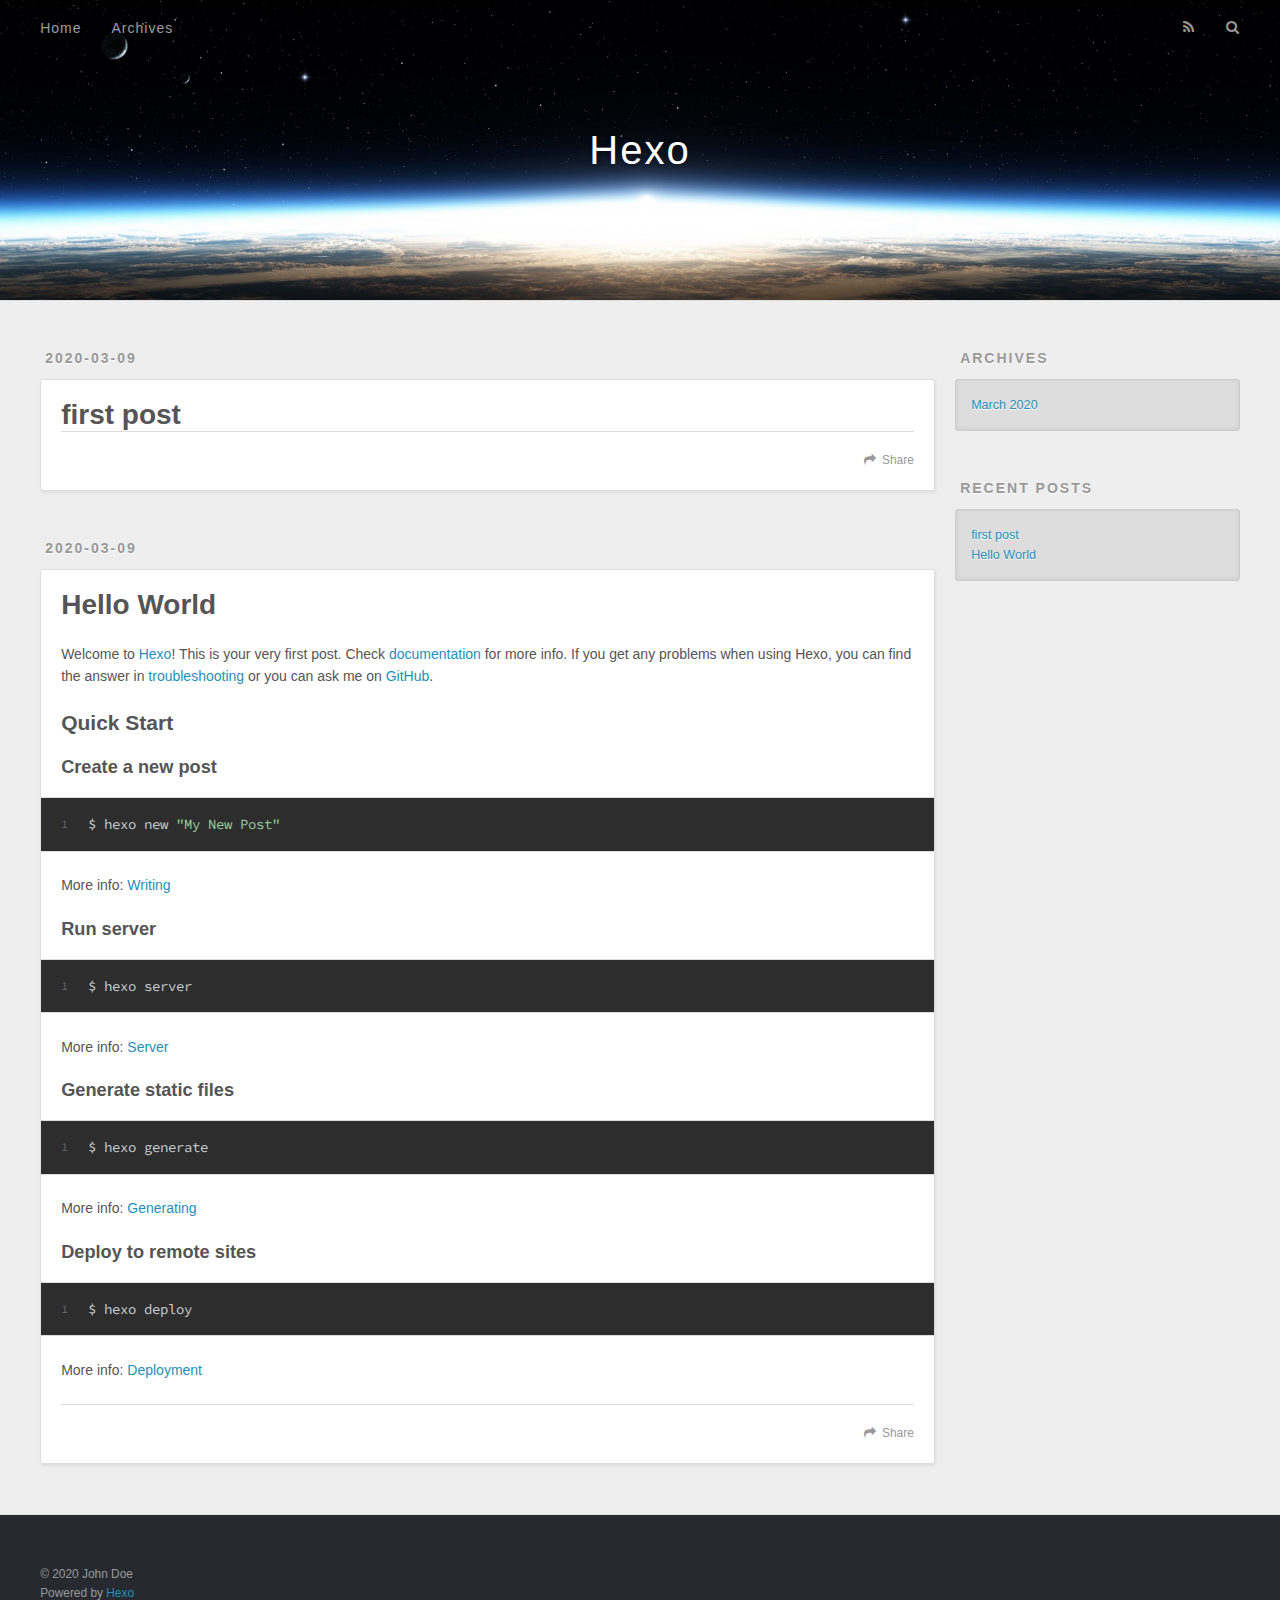
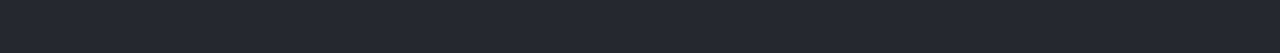
==== index.html @ 83b237a1 "Site updated: 2020-03-09 18:05:11" ====
<!DOCTYPE html>
<html>
<head>
  <meta charset="utf-8">
  

  
  <title>Hexo</title>
  <meta name="viewport" content="width=device-width, initial-scale=1, maximum-scale=1">
  <meta property="og:type" content="website">
<meta property="og:title" content="Hexo">
<meta property="og:url" content="http://yoursite.com/index.html">
<meta property="og:site_name" content="Hexo">
<meta property="og:locale" content="en_US">
<meta property="article:author" content="John Doe">
<meta name="twitter:card" content="summary">
  
    <link rel="alternate" href="/atom.xml" title="Hexo" type="application/atom+xml">
  
  
    <link rel="icon" href="/favicon.png">
  
  
    <link href="//fonts.googleapis.com/css?family=Source+Code+Pro" rel="stylesheet" type="text/css">
  
  
<link rel="stylesheet" href="/css/style.css">

<meta name="generator" content="Hexo 4.2.0"></head>

<body>
  <div id="container">
    <div id="wrap">
      <header id="header">
  <div id="banner"></div>
  <div id="header-outer" class="outer">
    <div id="header-title" class="inner">
      <h1 id="logo-wrap">
        <a href="/" id="logo">Hexo</a>
      </h1>
      
    </div>
    <div id="header-inner" class="inner">
      <nav id="main-nav">
        <a id="main-nav-toggle" class="nav-icon"></a>
        
          <a class="main-nav-link" href="/">Home</a>
        
          <a class="main-nav-link" href="/archives">Archives</a>
        
      </nav>
      <nav id="sub-nav">
        
          <a id="nav-rss-link" class="nav-icon" href="/atom.xml" title="RSS Feed"></a>
        
        <a id="nav-search-btn" class="nav-icon" title="Search"></a>
      </nav>
      <div id="search-form-wrap">
        <form action="//google.com/search" method="get" accept-charset="UTF-8" class="search-form"><input type="search" name="q" class="search-form-input" placeholder="Search"><button type="submit" class="search-form-submit">&#xF002;</button><input type="hidden" name="sitesearch" value="http://yoursite.com"></form>
      </div>
    </div>
  </div>
</header>
      <div class="outer">
        <section id="main">
  
    <article id="post-first-post" class="article article-type-post" itemscope itemprop="blogPost">
  <div class="article-meta">
    <a href="/2020/03/09/first-post/" class="article-date">
  <time datetime="2020-03-09T09:59:25.000Z" itemprop="datePublished">2020-03-09</time>
</a>
    
  </div>
  <div class="article-inner">
    
    
      <header class="article-header">
        
  
    <h1 itemprop="name">
      <a class="article-title" href="/2020/03/09/first-post/">first post</a>
    </h1>
  

      </header>
    
    <div class="article-entry" itemprop="articleBody">
      
        
      
    </div>
    <footer class="article-footer">
      <a data-url="http://yoursite.com/2020/03/09/first-post/" data-id="ck7kapcal0000hs6l4pkk3f4q" class="article-share-link">Share</a>
      
      
    </footer>
  </div>
  
</article>


  
    <article id="post-hello-world" class="article article-type-post" itemscope itemprop="blogPost">
  <div class="article-meta">
    <a href="/2020/03/09/hello-world/" class="article-date">
  <time datetime="2020-03-09T09:56:48.346Z" itemprop="datePublished">2020-03-09</time>
</a>
    
  </div>
  <div class="article-inner">
    
    
      <header class="article-header">
        
  
    <h1 itemprop="name">
      <a class="article-title" href="/2020/03/09/hello-world/">Hello World</a>
    </h1>
  

      </header>
    
    <div class="article-entry" itemprop="articleBody">
      
        <p>Welcome to <a href="https://hexo.io/" target="_blank" rel="noopener">Hexo</a>! This is your very first post. Check <a href="https://hexo.io/docs/" target="_blank" rel="noopener">documentation</a> for more info. If you get any problems when using Hexo, you can find the answer in <a href="https://hexo.io/docs/troubleshooting.html" target="_blank" rel="noopener">troubleshooting</a> or you can ask me on <a href="https://github.com/hexojs/hexo/issues" target="_blank" rel="noopener">GitHub</a>.</p>
<h2 id="Quick-Start"><a href="#Quick-Start" class="headerlink" title="Quick Start"></a>Quick Start</h2><h3 id="Create-a-new-post"><a href="#Create-a-new-post" class="headerlink" title="Create a new post"></a>Create a new post</h3><figure class="highlight bash"><table><tr><td class="gutter"><pre><span class="line">1</span><br></pre></td><td class="code"><pre><span class="line">$ hexo new <span class="string">"My New Post"</span></span><br></pre></td></tr></table></figure>

<p>More info: <a href="https://hexo.io/docs/writing.html" target="_blank" rel="noopener">Writing</a></p>
<h3 id="Run-server"><a href="#Run-server" class="headerlink" title="Run server"></a>Run server</h3><figure class="highlight bash"><table><tr><td class="gutter"><pre><span class="line">1</span><br></pre></td><td class="code"><pre><span class="line">$ hexo server</span><br></pre></td></tr></table></figure>

<p>More info: <a href="https://hexo.io/docs/server.html" target="_blank" rel="noopener">Server</a></p>
<h3 id="Generate-static-files"><a href="#Generate-static-files" class="headerlink" title="Generate static files"></a>Generate static files</h3><figure class="highlight bash"><table><tr><td class="gutter"><pre><span class="line">1</span><br></pre></td><td class="code"><pre><span class="line">$ hexo generate</span><br></pre></td></tr></table></figure>

<p>More info: <a href="https://hexo.io/docs/generating.html" target="_blank" rel="noopener">Generating</a></p>
<h3 id="Deploy-to-remote-sites"><a href="#Deploy-to-remote-sites" class="headerlink" title="Deploy to remote sites"></a>Deploy to remote sites</h3><figure class="highlight bash"><table><tr><td class="gutter"><pre><span class="line">1</span><br></pre></td><td class="code"><pre><span class="line">$ hexo deploy</span><br></pre></td></tr></table></figure>

<p>More info: <a href="https://hexo.io/docs/one-command-deployment.html" target="_blank" rel="noopener">Deployment</a></p>

      
    </div>
    <footer class="article-footer">
      <a data-url="http://yoursite.com/2020/03/09/hello-world/" data-id="ck7kalsel0000h06l3vro6ew5" class="article-share-link">Share</a>
      
      
    </footer>
  </div>
  
</article>


  


</section>
        
          <aside id="sidebar">
  
    

  
    

  
    
  
    
  <div class="widget-wrap">
    <h3 class="widget-title">Archives</h3>
    <div class="widget">
      <ul class="archive-list"><li class="archive-list-item"><a class="archive-list-link" href="/archives/2020/03/">March 2020</a></li></ul>
    </div>
  </div>


  
    
  <div class="widget-wrap">
    <h3 class="widget-title">Recent Posts</h3>
    <div class="widget">
      <ul>
        
          <li>
            <a href="/2020/03/09/first-post/">first post</a>
          </li>
        
          <li>
            <a href="/2020/03/09/hello-world/">Hello World</a>
          </li>
        
      </ul>
    </div>
  </div>

  
</aside>
        
      </div>
      <footer id="footer">
  
  <div class="outer">
    <div id="footer-info" class="inner">
      &copy; 2020 John Doe<br>
      Powered by <a href="http://hexo.io/" target="_blank">Hexo</a>
    </div>
  </div>
</footer>
    </div>
    <nav id="mobile-nav">
  
    <a href="/" class="mobile-nav-link">Home</a>
  
    <a href="/archives" class="mobile-nav-link">Archives</a>
  
</nav>
    

<script src="//ajax.googleapis.com/ajax/libs/jquery/2.0.3/jquery.min.js"></script>


  
<link rel="stylesheet" href="/fancybox/jquery.fancybox.css">

  
<script src="/fancybox/jquery.fancybox.pack.js"></script>




<script src="/js/script.js"></script>




  </div>
</body>
</html>
---- css/style.css ----
body {
  width: 100%;
}
body:before,
body:after {
  content: "";
  display: table;
}
body:after {
  clear: both;
}
html,
body,
div,
span,
applet,
object,
iframe,
h1,
h2,
h3,
h4,
h5,
h6,
p,
blockquote,
pre,
a,
abbr,
acronym,
address,
big,
cite,
code,
del,
dfn,
em,
img,
ins,
kbd,
q,
s,
samp,
small,
strike,
strong,
sub,
sup,
tt,
var,
dl,
dt,
dd,
ol,
ul,
li,
fieldset,
form,
label,
legend,
table,
caption,
tbody,
tfoot,
thead,
tr,
th,
td {
  margin: 0;
  padding: 0;
  border: 0;
  outline: 0;
  font-weight: inherit;
  font-style: inherit;
  font-family: inherit;
  font-size: 100%;
  vertical-align: baseline;
}
body {
  line-height: 1;
  color: #000;
  background: #fff;
}
ol,
ul {
  list-style: none;
}
table {
  border-collapse: separate;
  border-spacing: 0;
  vertical-align: middle;
}
caption,
th,
td {
  text-align: left;
  font-weight: normal;
  vertical-align: middle;
}
a img {
  border: none;
}
input,
button {
  margin: 0;
  padding: 0;
}
input::-moz-focus-inner,
button::-moz-focus-inner {
  border: 0;
  padding: 0;
}
@font-face {
  font-family: FontAwesome;
  font-style: normal;
  font-weight: normal;
  src: url("fonts/fontawesome-webfont.eot?v=#4.0.3");
  src: url("fonts/fontawesome-webfont.eot?#iefix&v=#4.0.3") format("embedded-opentype"), url("fonts/fontawesome-webfont.woff?v=#4.0.3") format("woff"), url("fonts/fontawesome-webfont.ttf?v=#4.0.3") format("truetype"), url("fonts/fontawesome-webfont.svg#fontawesomeregular?v=#4.0.3") format("svg");
}
html,
body,
#container {
  height: 100%;
}
body {
  background: #eee;
  font: 14px -apple-system, BlinkMacSystemFont, "Segoe UI", "Roboto", "Oxygen", "Ubuntu", "Cantarell", "Fira Sans", "Droid Sans", "Helvetica Neue", sans-serif;
  -webkit-text-size-adjust: 100%;
}
.outer {
  max-width: 1220px;
  margin: 0 auto;
  padding: 0 20px;
}
.outer:before,
.outer:after {
  content: "";
  display: table;
}
.outer:after {
  clear: both;
}
.inner {
  display: inline;
  float: left;
  width: 98.33333333333333%;
  margin: 0 0.833333333333333%;
}
.left,
.alignleft {
  float: left;
}
.right,
.alignright {
  float: right;
}
.clear {
  clear: both;
}
#container {
  position: relative;
}
.mobile-nav-on {
  overflow: hidden;
}
#wrap {
  height: 100%;
  width: 100%;
  position: absolute;
  top: 0;
  left: 0;
  -webkit-transition: 0.2s ease-out;
  -moz-transition: 0.2s ease-out;
  -ms-transition: 0.2s ease-out;
  transition: 0.2s ease-out;
  z-index: 1;
  background: #eee;
}
.mobile-nav-on #wrap {
  left: 280px;
}
@media screen and (min-width: 768px) {
  #main {
    display: inline;
    float: left;
    width: 73.33333333333333%;
    margin: 0 0.833333333333333%;
  }
}
.article-date,
.article-category-link,
.archive-year,
.widget-title {
  text-decoration: none;
  text-transform: uppercase;
  letter-spacing: 2px;
  color: #999;
  margin-bottom: 1em;
  margin-left: 5px;
  line-height: 1em;
  text-shadow: 0 1px #fff;
  font-weight: bold;
}
.article-inner,
.archive-article-inner {
  background: #fff;
  -webkit-box-shadow: 1px 2px 3px #ddd;
  box-shadow: 1px 2px 3px #ddd;
  border: 1px solid #ddd;
  border-radius: 3px;
}
.article-entry h1,
.widget h1 {
  font-size: 2em;
}
.article-entry h2,
.widget h2 {
  font-size: 1.5em;
}
.article-entry h3,
.widget h3 {
  font-size: 1.3em;
}
.article-entry h4,
.widget h4 {
  font-size: 1.2em;
}
.article-entry h5,
.widget h5 {
  font-size: 1em;
}
.article-entry h6,
.widget h6 {
  font-size: 1em;
  color: #999;
}
.article-entry hr,
.widget hr {
  border: 1px dashed #ddd;
}
.article-entry strong,
.widget strong {
  font-weight: bold;
}
.article-entry em,
.widget em,
.article-entry cite,
.widget cite {
  font-style: italic;
}
.article-entry sup,
.widget sup,
.article-entry sub,
.widget sub {
  font-size: 0.75em;
  line-height: 0;
  position: relative;
  vertical-align: baseline;
}
.article-entry sup,
.widget sup {
  top: -0.5em;
}
.article-entry sub,
.widget sub {
  bottom: -0.2em;
}
.article-entry small,
.widget small {
  font-size: 0.85em;
}
.article-entry acronym,
.widget acronym,
.article-entry abbr,
.widget abbr {
  border-bottom: 1px dotted;
}
.article-entry ul,
.widget ul,
.article-entry ol,
.widget ol,
.article-entry dl,
.widget dl {
  margin: 0 20px;
  line-height: 1.6em;
}
.article-entry ul ul,
.widget ul ul,
.article-entry ol ul,
.widget ol ul,
.article-entry ul ol,
.widget ul ol,
.article-entry ol ol,
.widget ol ol {
  margin-top: 0;
  margin-bottom: 0;
}
.article-entry ul,
.widget ul {
  list-style: disc;
}
.article-entry ol,
.widget ol {
  list-style: decimal;
}
.article-entry dt,
.widget dt {
  font-weight: bold;
}
#header {
  height: 300px;
  position: relative;
  border-bottom: 1px solid #ddd;
}
#header:before,
#header:after {
  content: "";
  position: absolute;
  left: 0;
  right: 0;
  height: 40px;
}
#header:before {
  top: 0;
  background: -webkit-linear-gradient(rgba(0,0,0,0.2), transparent);
  background: -moz-linear-gradient(rgba(0,0,0,0.2), transparent);
  background: -ms-linear-gradient(rgba(0,0,0,0.2), transparent);
  background: linear-gradient(rgba(0,0,0,0.2), transparent);
}
#header:after {
  bottom: 0;
  background: -webkit-linear-gradient(transparent, rgba(0,0,0,0.2));
  background: -moz-linear-gradient(transparent, rgba(0,0,0,0.2));
  background: -ms-linear-gradient(transparent, rgba(0,0,0,0.2));
  background: linear-gradient(transparent, rgba(0,0,0,0.2));
}
#header-outer {
  height: 100%;
  position: relative;
}
#header-inner {
  position: relative;
  overflow: hidden;
}
#banner {
  position: absolute;
  top: 0;
  left: 0;
  width: 100%;
  height: 100%;
  background: url("images/banner.jpg") center #000;
  -webkit-background-size: cover;
  -moz-background-size: cover;
  background-size: cover;
  z-index: -1;
}
#header-title {
  text-align: center;
  height: 40px;
  position: absolute;
  top: 50%;
  left: 0;
  margin-top: -20px;
}
#logo,
#subtitle {
  text-decoration: none;
  color: #fff;
  font-weight: 300;
  text-shadow: 0 1px 4px rgba(0,0,0,0.3);
}
#logo {
  font-size: 40px;
  line-height: 40px;
  letter-spacing: 2px;
}
#subtitle {
  font-size: 16px;
  line-height: 16px;
  letter-spacing: 1px;
}
#subtitle-wrap {
  margin-top: 16px;
}
#main-nav {
  float: left;
  margin-left: -15px;
}
.nav-icon,
.main-nav-link {
  float: left;
  color: #fff;
  opacity: 0.6;
  text-decoration: none;
  text-shadow: 0 1px rgba(0,0,0,0.2);
  -webkit-transition: opacity 0.2s;
  -moz-transition: opacity 0.2s;
  -ms-transition: opacity 0.2s;
  transition: opacity 0.2s;
  display: block;
  padding: 20px 15px;
}
.nav-icon:hover,
.main-nav-link:hover {
  opacity: 1;
}
.nav-icon {
  font-family: FontAwesome;
  text-align: center;
  font-size: 14px;
  width: 14px;
  height: 14px;
  padding: 20px 15px;
  position: relative;
  cursor: pointer;
}
.main-nav-link {
  font-weight: 300;
  letter-spacing: 1px;
}
@media screen and (max-width: 479px) {
  .main-nav-link {
    display: none;
  }
}
#main-nav-toggle {
  display: none;
}
#main-nav-toggle:before {
  content: "\f0c9";
}
@media screen and (max-width: 479px) {
  #main-nav-toggle {
    display: block;
  }
}
#sub-nav {
  float: right;
  margin-right: -15px;
}
#nav-rss-link:before {
  content: "\f09e";
}
#nav-search-btn:before {
  content: "\f002";
}
#search-form-wrap {
  position: absolute;
  top: 15px;
  width: 150px;
  height: 30px;
  right: -150px;
  opacity: 0;
  -webkit-transition: 0.2s ease-out;
  -moz-transition: 0.2s ease-out;
  -ms-transition: 0.2s ease-out;
  transition: 0.2s ease-out;
}
#search-form-wrap.on {
  opacity: 1;
  right: 0;
}
@media screen and (max-width: 479px) {
  #search-form-wrap {
    width: 100%;
    right: -100%;
  }
}
.search-form {
  position: absolute;
  top: 0;
  left: 0;
  right: 0;
  background: #fff;
  padding: 5px 15px;
  border-radius: 15px;
  -webkit-box-shadow: 0 0 10px rgba(0,0,0,0.3);
  box-shadow: 0 0 10px rgba(0,0,0,0.3);
}
.search-form-input {
  border: none;
  background: none;
  color: #555;
  width: 100%;
  font: 13px -apple-system, BlinkMacSystemFont, "Segoe UI", "Roboto", "Oxygen", "Ubuntu", "Cantarell", "Fira Sans", "Droid Sans", "Helvetica Neue", sans-serif;
  outline: none;
}
.search-form-input::-webkit-search-results-decoration,
.search-form-input::-webkit-search-cancel-button {
  -webkit-appearance: none;
}
.search-form-submit {
  position: absolute;
  top: 50%;
  right: 10px;
  margin-top: -7px;
  font: 13px FontAwesome;
  border: none;
  background: none;
  color: #bbb;
  cursor: pointer;
}
.search-form-submit:hover,
.search-form-submit:focus {
  color: #777;
}
.article {
  margin: 50px 0;
}
.article-inner {
  overflow: hidden;
}
.article-meta:before,
.article-meta:after {
  content: "";
  display: table;
}
.article-meta:after {
  clear: both;
}
.article-date {
  float: left;
}
.article-category {
  float: left;
  line-height: 1em;
  color: #ccc;
  text-shadow: 0 1px #fff;
  margin-left: 8px;
}
.article-category:before {
  content: "\2022";
}
.article-category-link {
  margin: 0 12px 1em;
}
.article-header {
  padding: 20px 20px 0;
}
.article-title {
  text-decoration: none;
  font-size: 2em;
  font-weight: bold;
  color: #555;
  line-height: 1.1em;
  -webkit-transition: color 0.2s;
  -moz-transition: color 0.2s;
  -ms-transition: color 0.2s;
  transition: color 0.2s;
}
a.article-title:hover {
  color: #258fb8;
}
.article-entry {
  color: #555;
  padding: 0 20px;
}
.article-entry:before,
.article-entry:after {
  content: "";
  display: table;
}
.article-entry:after {
  clear: both;
}
.article-entry p,
.article-entry table {
  line-height: 1.6em;
  margin: 1.6em 0;
}
.article-entry h1,
.article-entry h2,
.article-entry h3,
.article-entry h4,
.article-entry h5,
.article-entry h6 {
  font-weight: bold;
}
.article-entry h1,
.article-entry h2,
.article-entry h3,
.article-entry h4,
.article-entry h5,
.article-entry h6 {
  line-height: 1.1em;
  margin: 1.1em 0;
}
.article-entry a {
  color: #258fb8;
  text-decoration: none;
}
.article-entry a:hover {
  text-decoration: underline;
}
.article-entry ul,
.article-entry ol,
.article-entry dl {
  margin-top: 1.6em;
  margin-bottom: 1.6em;
}
.article-entry img,
.article-entry video {
  max-width: 100%;
  height: auto;
  display: block;
  margin: auto;
}
.article-entry iframe {
  border: none;
}
.article-entry table {
  width: 100%;
  border-collapse: collapse;
  border-spacing: 0;
}
.article-entry th {
  font-weight: bold;
  border-bottom: 3px solid #ddd;
  padding-bottom: 0.5em;
}
.article-entry td {
  border-bottom: 1px solid #ddd;
  padding: 10px 0;
}
.article-entry blockquote {
  font-family: Georgia, "Times New Roman", serif;
  font-size: 1.4em;
  margin: 1.6em 20px;
  text-align: center;
}
.article-entry blockquote footer {
  font-size: 14px;
  margin: 1.6em 0;
  font-family: -apple-system, BlinkMacSystemFont, "Segoe UI", "Roboto", "Oxygen", "Ubuntu", "Cantarell", "Fira Sans", "Droid Sans", "Helvetica Neue", sans-serif;
}
.article-entry blockquote footer cite:before {
  content: "—";
  padding: 0 0.5em;
}
.article-entry .pullquote {
  text-align: left;
  width: 45%;
  margin: 0;
}
.article-entry .pullquote.left {
  margin-left: 0.5em;
  margin-right: 1em;
}
.article-entry .pullquote.right {
  margin-right: 0.5em;
  margin-left: 1em;
}
.article-entry .caption {
  color: #999;
  display: block;
  font-size: 0.9em;
  margin-top: 0.5em;
  position: relative;
  text-align: center;
}
.article-entry .video-container {
  position: relative;
  padding-top: 56.25%;
  height: 0;
  overflow: hidden;
}
.article-entry .video-container iframe,
.article-entry .video-container object,
.article-entry .video-container embed {
  position: absolute;
  top: 0;
  left: 0;
  width: 100%;
  height: 100%;
  margin-top: 0;
}
.article-more-link a {
  display: inline-block;
  line-height: 1em;
  padding: 6px 15px;
  border-radius: 15px;
  background: #eee;
  color: #999;
  text-shadow: 0 1px #fff;
  text-decoration: none;
}
.article-more-link a:hover {
  background: #258fb8;
  color: #fff;
  text-decoration: none;
  text-shadow: 0 1px #1e7293;
}
.article-footer {
  font-size: 0.85em;
  line-height: 1.6em;
  border-top: 1px solid #ddd;
  padding-top: 1.6em;
  margin: 0 20px 20px;
}
.article-footer:before,
.article-footer:after {
  content: "";
  display: table;
}
.article-footer:after {
  clear: both;
}
.article-footer a {
  color: #999;
  text-decoration: none;
}
.article-footer a:hover {
  color: #555;
}
.article-tag-list-item {
  float: left;
  margin-right: 10px;
}
.article-tag-list-link:before {
  content: "#";
}
.article-comment-link {
  float: right;
}
.article-comment-link:before {
  content: "\f075";
  font-family: FontAwesome;
  padding-right: 8px;
}
.article-share-link {
  cursor: pointer;
  float: right;
  margin-left: 20px;
}
.article-share-link:before {
  content: "\f064";
  font-family: FontAwesome;
  padding-right: 6px;
}
#article-nav {
  position: relative;
}
#article-nav:before,
#article-nav:after {
  content: "";
  display: table;
}
#article-nav:after {
  clear: both;
}
@media screen and (min-width: 768px) {
  #article-nav {
    margin: 50px 0;
  }
  #article-nav:before {
    width: 8px;
    height: 8px;
    position: absolute;
    top: 50%;
    left: 50%;
    margin-top: -4px;
    margin-left: -4px;
    content: "";
    border-radius: 50%;
    background: #ddd;
    -webkit-box-shadow: 0 1px 2px #fff;
    box-shadow: 0 1px 2px #fff;
  }
}
.article-nav-link-wrap {
  text-decoration: none;
  text-shadow: 0 1px #fff;
  color: #999;
  -webkit-box-sizing: border-box;
  -moz-box-sizing: border-box;
  box-sizing: border-box;
  margin-top: 50px;
  text-align: center;
  display: block;
}
.article-nav-link-wrap:hover {
  color: #555;
}
@media screen and (min-width: 768px) {
  .article-nav-link-wrap {
    width: 50%;
    margin-top: 0;
  }
}
@media screen and (min-width: 768px) {
  #article-nav-newer {
    float: left;
    text-align: right;
    padding-right: 20px;
  }
}
@media screen and (min-width: 768px) {
  #article-nav-older {
    float: right;
    text-align: left;
    padding-left: 20px;
  }
}
.article-nav-caption {
  text-transform: uppercase;
  letter-spacing: 2px;
  color: #ddd;
  line-height: 1em;
  font-weight: bold;
}
#article-nav-newer .article-nav-caption {
  margin-right: -2px;
}
.article-nav-title {
  font-size: 0.85em;
  line-height: 1.6em;
  margin-top: 0.5em;
}
.article-share-box {
  position: absolute;
  display: none;
  background: #fff;
  -webkit-box-shadow: 1px 2px 10px rgba(0,0,0,0.2);
  box-shadow: 1px 2px 10px rgba(0,0,0,0.2);
  border-radius: 3px;
  margin-left: -145px;
  overflow: hidden;
  z-index: 1;
}
.article-share-box.on {
  display: block;
}
.article-share-input {
  width: 100%;
  background: none;
  -webkit-box-sizing: border-box;
  -moz-box-sizing: border-box;
  box-sizing: border-box;
  font: 14px -apple-system, BlinkMacSystemFont, "Segoe UI", "Roboto", "Oxygen", "Ubuntu", "Cantarell", "Fira Sans", "Droid Sans", "Helvetica Neue", sans-serif;
  padding: 0 15px;
  color: #555;
  outline: none;
  border: 1px solid #ddd;
  border-radius: 3px 3px 0 0;
  height: 36px;
  line-height: 36px;
}
.article-share-links {
  background: #eee;
}
.article-share-links:before,
.article-share-links:after {
  content: "";
  display: table;
}
.article-share-links:after {
  clear: both;
}
.article-share-twitter,
.article-share-facebook,
.article-share-pinterest,
.article-share-google {
  width: 50px;
  height: 36px;
  display: block;
  float: left;
  position: relative;
  color: #999;
  text-shadow: 0 1px #fff;
}
.article-share-twitter:before,
.article-share-facebook:before,
.article-share-pinterest:before,
.article-share-google:before {
  font-size: 20px;
  font-family: FontAwesome;
  width: 20px;
  height: 20px;
  position: absolute;
  top: 50%;
  left: 50%;
  margin-top: -10px;
  margin-left: -10px;
  text-align: center;
}
.article-share-twitter:hover,
.article-share-facebook:hover,
.article-share-pinterest:hover,
.article-share-google:hover {
  color: #fff;
}
.article-share-twitter:before {
  content: "\f099";
}
.article-share-twitter:hover {
  background: #00aced;
  text-shadow: 0 1px #008abe;
}
.article-share-facebook:before {
  content: "\f09a";
}
.article-share-facebook:hover {
  background: #3b5998;
  text-shadow: 0 1px #2f477a;
}
.article-share-pinterest:before {
  content: "\f0d2";
}
.article-share-pinterest:hover {
  background: #cb2027;
  text-shadow: 0 1px #a21a1f;
}
.article-share-google:before {
  content: "\f0d5";
}
.article-share-google:hover {
  background: #dd4b39;
  text-shadow: 0 1px #be3221;
}
.article-gallery {
  background: #000;
  position: relative;
}
.article-gallery-photos {
  position: relative;
  overflow: hidden;
}
.article-gallery-img {
  display: none;
  max-width: 100%;
}
.article-gallery-img:first-child {
  display: block;
}
.article-gallery-img.loaded {
  position: absolute;
  display: block;
}
.article-gallery-img img {
  display: block;
  max-width: 100%;
  margin: 0 auto;
}
#comments {
  background: #fff;
  -webkit-box-shadow: 1px 2px 3px #ddd;
  box-shadow: 1px 2px 3px #ddd;
  padding: 20px;
  border: 1px solid #ddd;
  border-radius: 3px;
  margin: 50px 0;
}
#comments a {
  color: #258fb8;
}
.archives-wrap {
  margin: 50px 0;
}
.archives:before,
.archives:after {
  content: "";
  display: table;
}
.archives:after {
  clear: both;
}
.archive-year-wrap {
  margin-bottom: 1em;
}
.archives {
  -webkit-column-gap: 10px;
  -moz-column-gap: 10px;
  column-gap: 10px;
}
@media screen and (min-width: 480px) and (max-width: 767px) {
  .archives {
    -webkit-column-count: 2;
    -moz-column-count: 2;
    column-count: 2;
  }
}
@media screen and (min-width: 768px) {
  .archives {
    -webkit-column-count: 3;
    -moz-column-count: 3;
    column-count: 3;
  }
}
.archive-article {
  -webkit-column-break-inside: avoid;
  page-break-inside: avoid;
  overflow: hidden;
  break-inside: avoid-column;
}
.archive-article-inner {
  padding: 10px;
  margin-bottom: 15px;
}
.archive-article-title {
  text-decoration: none;
  font-weight: bold;
  color: #555;
  -webkit-transition: color 0.2s;
  -moz-transition: color 0.2s;
  -ms-transition: color 0.2s;
  transition: color 0.2s;
  line-height: 1.6em;
}
.archive-article-title:hover {
  color: #258fb8;
}
.archive-article-footer {
  margin-top: 1em;
}
.archive-article-date {
  color: #999;
  text-decoration: none;
  font-size: 0.85em;
  line-height: 1em;
  margin-bottom: 0.5em;
  display: block;
}
#page-nav {
  margin: 50px auto;
  background: #fff;
  -webkit-box-shadow: 1px 2px 3px #ddd;
  box-shadow: 1px 2px 3px #ddd;
  border: 1px solid #ddd;
  border-radius: 3px;
  text-align: center;
  color: #999;
  overflow: hidden;
}
#page-nav:before,
#page-nav:after {
  content: "";
  display: table;
}
#page-nav:after {
  clear: both;
}
#page-nav a,
#page-nav span {
  padding: 10px 20px;
  line-height: 1;
  height: 2ex;
}
#page-nav a {
  color: #999;
  text-decoration: none;
}
#page-nav a:hover {
  background: #999;
  color: #fff;
}
#page-nav .prev {
  float: left;
}
#page-nav .next {
  float: right;
}
#page-nav .page-number {
  display: inline-block;
}
@media screen and (max-width: 479px) {
  #page-nav .page-number {
    display: none;
  }
}
#page-nav .current {
  color: #555;
  font-weight: bold;
}
#page-nav .space {
  color: #ddd;
}
#footer {
  background: #262a30;
  padding: 50px 0;
  border-top: 1px solid #ddd;
  color: #999;
}
#footer a {
  color: #258fb8;
  text-decoration: none;
}
#footer a:hover {
  text-decoration: underline;
}
#footer-info {
  line-height: 1.6em;
  font-size: 0.85em;
}
.article-entry pre,
.article-entry .highlight {
  background: #2d2d2d;
  margin: 0 -20px;
  padding: 15px 20px;
  border-style: solid;
  border-color: #ddd;
  border-width: 1px 0;
  overflow: auto;
  color: #ccc;
  line-height: 22.400000000000002px;
}
.article-entry .highlight .gutter pre,
.article-entry .gist .gist-file .gist-data .line-numbers {
  color: #666;
  font-size: 0.85em;
}
.article-entry pre,
.article-entry code {
  font-family: "Source Code Pro", Consolas, Monaco, Menlo, Consolas, monospace;
}
.article-entry code {
  background: #eee;
  text-shadow: 0 1px #fff;
  padding: 0 0.3em;
}
.article-entry pre code {
  background: none;
  text-shadow: none;
  padding: 0;
}
.article-entry .highlight pre {
  border: none;
  margin: 0;
  padding: 0;
}
.article-entry .highlight table {
  margin: 0;
  width: auto;
}
.article-entry .highlight td {
  border: none;
  padding: 0;
}
.article-entry .highlight figcaption {
  font-size: 0.85em;
  color: #999;
  line-height: 1em;
  margin-bottom: 1em;
}
.article-entry .highlight figcaption:before,
.article-entry .highlight figcaption:after {
  content: "";
  display: table;
}
.article-entry .highlight figcaption:after {
  clear: both;
}
.article-entry .highlight figcaption a {
  float: right;
}
.article-entry .highlight .gutter pre {
  text-align: right;
  padding-right: 20px;
}
.article-entry .highlight .line {
  height: 22.400000000000002px;
}
.article-entry .highlight .line.marked {
  background: #515151;
}
.article-entry .gist {
  margin: 0 -20px;
  border-style: solid;
  border-color: #ddd;
  border-width: 1px 0;
  background: #2d2d2d;
  padding: 15px 20px 15px 0;
}
.article-entry .gist .gist-file {
  border: none;
  font-family: "Source Code Pro", Consolas, Monaco, Menlo, Consolas, monospace;
  margin: 0;
}
.article-entry .gist .gist-file .gist-data {
  background: none;
  border: none;
}
.article-entry .gist .gist-file .gist-data .line-numbers {
  background: none;
  border: none;
  padding: 0 20px 0 0;
}
.article-entry .gist .gist-file .gist-data .line-data {
  padding: 0 !important;
}
.article-entry .gist .gist-file .highlight {
  margin: 0;
  padding: 0;
  border: none;
}
.article-entry .gist .gist-file .gist-meta {
  background: #2d2d2d;
  color: #999;
  font: 0.85em -apple-system, BlinkMacSystemFont, "Segoe UI", "Roboto", "Oxygen", "Ubuntu", "Cantarell", "Fira Sans", "Droid Sans", "Helvetica Neue", sans-serif;
  text-shadow: 0 0;
  padding: 0;
  margin-top: 1em;
  margin-left: 20px;
}
.article-entry .gist .gist-file .gist-meta a {
  color: #258fb8;
  font-weight: normal;
}
.article-entry .gist .gist-file .gist-meta a:hover {
  text-decoration: underline;
}
pre .comment,
pre .title {
  color: #999;
}
pre .variable,
pre .attribute,
pre .tag,
pre .regexp,
pre .ruby .constant,
pre .xml .tag .title,
pre .xml .pi,
pre .xml .doctype,
pre .html .doctype,
pre .css .id,
pre .css .class,
pre .css .pseudo {
  color: #f2777a;
}
pre .number,
pre .preprocessor,
pre .built_in,
pre .literal,
pre .params,
pre .constant {
  color: #f99157;
}
pre .class,
pre .ruby .class .title,
pre .css .rules .attribute {
  color: #9c9;
}
pre .string,
pre .value,
pre .inheritance,
pre .header,
pre .ruby .symbol,
pre .xml .cdata {
  color: #9c9;
}
pre .css .hexcolor {
  color: #6cc;
}
pre .function,
pre .python .decorator,
pre .python .title,
pre .ruby .function .title,
pre .ruby .title .keyword,
pre .perl .sub,
pre .javascript .title,
pre .coffeescript .title {
  color: #69c;
}
pre .keyword,
pre .javascript .function {
  color: #c9c;
}
@media screen and (max-width: 479px) {
  #mobile-nav {
    position: absolute;
    top: 0;
    left: 0;
    width: 280px;
    height: 100%;
    background: #191919;
    border-right: 1px solid #fff;
  }
}
@media screen and (max-width: 479px) {
  .mobile-nav-link {
    display: block;
    color: #999;
    text-decoration: none;
    padding: 15px 20px;
    font-weight: bold;
  }
  .mobile-nav-link:hover {
    color: #fff;
  }
}
@media screen and (min-width: 768px) {
  #sidebar {
    display: inline;
    float: left;
    width: 23.333333333333332%;
    margin: 0 0.833333333333333%;
  }
}
.widget-wrap {
  margin: 50px 0;
}
.widget {
  color: #777;
  text-shadow: 0 1px #fff;
  background: #ddd;
  -webkit-box-shadow: 0 -1px 4px #ccc inset;
  box-shadow: 0 -1px 4px #ccc inset;
  border: 1px solid #ccc;
  padding: 15px;
  border-radius: 3px;
}
.widget a {
  color: #258fb8;
  text-decoration: none;
}
.widget a:hover {
  text-decoration: underline;
}
.widget ul ul,
.widget ol ul,
.widget dl ul,
.widget ul ol,
.widget ol ol,
.widget dl ol,
.widget ul dl,
.widget ol dl,
.widget dl dl {
  margin-left: 15px;
  list-style: disc;
}
.widget {
  line-height: 1.6em;
  word-wrap: break-word;
  font-size: 0.9em;
}
.widget ul,
.widget ol {
  list-style: none;
  margin: 0;
}
.widget ul ul,
.widget ol ul,
.widget ul ol,
.widget ol ol {
  margin: 0 20px;
}
.widget ul ul,
.widget ol ul {
  list-style: disc;
}
.widget ul ol,
.widget ol ol {
  list-style: decimal;
}
.category-list-count,
.tag-list-count,
.archive-list-count {
  padding-left: 5px;
  color: #999;
  font-size: 0.85em;
}
.category-list-count:before,
.tag-list-count:before,
.archive-list-count:before {
  content: "(";
}
.category-list-count:after,
.tag-list-count:after,
.archive-list-count:after {
  content: ")";
}
.tagcloud a {
  margin-right: 5px;
  display: inline-block;
}
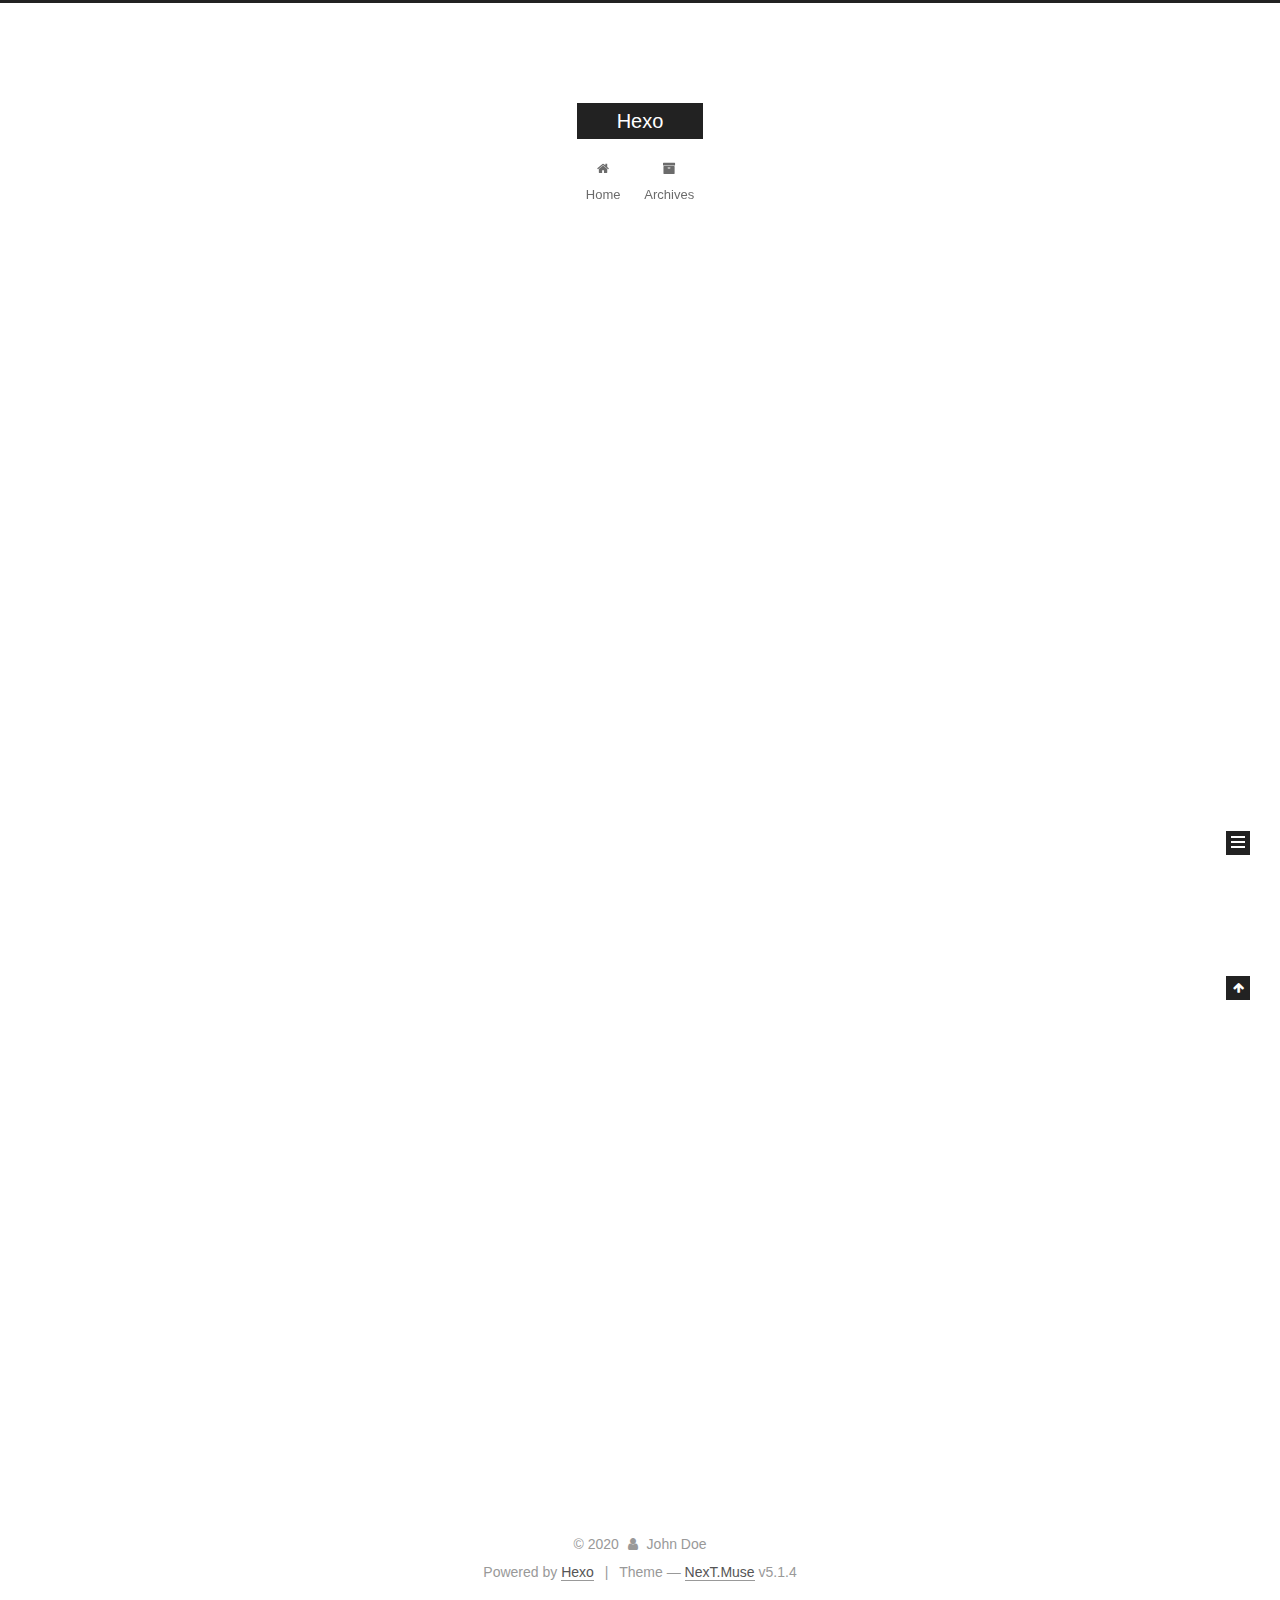
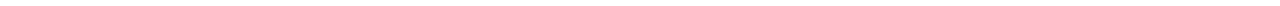
==== commit 7a5ec72c: "Site updated: 2020-03-09 18:09:46" ====
--- a/index.html
+++ b/index.html
@@ -1,236 +1,739 @@
 <!DOCTYPE html>
-<html>
+
+
+
+  
+
+
+<html class="theme-next muse use-motion" lang="en">
 <head>
-  <meta charset="utf-8">
-  
-
-  
-  <title>Hexo</title>
-  <meta name="viewport" content="width=device-width, initial-scale=1, maximum-scale=1">
-  <meta property="og:type" content="website">
+  <meta charset="UTF-8"/>
+<meta http-equiv="X-UA-Compatible" content="IE=edge" />
+<meta name="viewport" content="width=device-width, initial-scale=1, maximum-scale=1"/>
+<meta name="theme-color" content="#222">
+
+
+
+
+
+
+
+
+
+<meta http-equiv="Cache-Control" content="no-transform" />
+<meta http-equiv="Cache-Control" content="no-siteapp" />
+
+
+
+
+
+
+
+
+
+
+
+
+
+
+
+
+  
+  
+  <link href="/lib/fancybox/source/jquery.fancybox.css?v=2.1.5" rel="stylesheet" type="text/css" />
+
+
+
+
+
+
+
+<link href="/lib/font-awesome/css/font-awesome.min.css?v=4.6.2" rel="stylesheet" type="text/css" />
+
+<link href="/css/main.css?v=5.1.4" rel="stylesheet" type="text/css" />
+
+
+  <link rel="apple-touch-icon" sizes="180x180" href="/images/apple-touch-icon-next.png?v=5.1.4">
+
+
+  <link rel="icon" type="image/png" sizes="32x32" href="/images/favicon-32x32-next.png?v=5.1.4">
+
+
+  <link rel="icon" type="image/png" sizes="16x16" href="/images/favicon-16x16-next.png?v=5.1.4">
+
+
+  <link rel="mask-icon" href="/images/logo.svg?v=5.1.4" color="#222">
+
+
+
+
+
+  <meta name="keywords" content="Hexo, NexT" />
+
+
+
+
+
+
+
+
+
+
+<meta property="og:type" content="website">
 <meta property="og:title" content="Hexo">
 <meta property="og:url" content="http://yoursite.com/index.html">
 <meta property="og:site_name" content="Hexo">
 <meta property="og:locale" content="en_US">
 <meta property="article:author" content="John Doe">
 <meta name="twitter:card" content="summary">
-  
-    <link rel="alternate" href="/atom.xml" title="Hexo" type="application/atom+xml">
-  
-  
-    <link rel="icon" href="/favicon.png">
-  
-  
-    <link href="//fonts.googleapis.com/css?family=Source+Code+Pro" rel="stylesheet" type="text/css">
-  
-  
-<link rel="stylesheet" href="/css/style.css">
+
+
+
+<script type="text/javascript" id="hexo.configurations">
+  var NexT = window.NexT || {};
+  var CONFIG = {
+    root: '/',
+    scheme: 'Muse',
+    version: '5.1.4',
+    sidebar: {"position":"left","display":"post","offset":12,"b2t":false,"scrollpercent":false,"onmobile":false},
+    fancybox: true,
+    tabs: true,
+    motion: {"enable":true,"async":false,"transition":{"post_block":"fadeIn","post_header":"slideDownIn","post_body":"slideDownIn","coll_header":"slideLeftIn","sidebar":"slideUpIn"}},
+    duoshuo: {
+      userId: '0',
+      author: 'Author'
+    },
+    algolia: {
+      applicationID: '',
+      apiKey: '',
+      indexName: '',
+      hits: {"per_page":10},
+      labels: {"input_placeholder":"Search for Posts","hits_empty":"We didn't find any results for the search: ${query}","hits_stats":"${hits} results found in ${time} ms"}
+    }
+  };
+</script>
+
+
+
+  <link rel="canonical" href="http://yoursite.com/"/>
+
+
+
+
+
+  <title>Hexo</title>
+  
+
+
+
+
+
+
+
 
 <meta name="generator" content="Hexo 4.2.0"></head>
 
-<body>
-  <div id="container">
-    <div id="wrap">
-      <header id="header">
-  <div id="banner"></div>
-  <div id="header-outer" class="outer">
-    <div id="header-title" class="inner">
-      <h1 id="logo-wrap">
-        <a href="/" id="logo">Hexo</a>
-      </h1>
-      
+<body itemscope itemtype="http://schema.org/WebPage" lang="en">
+
+  
+  
+    
+  
+
+  <div class="container sidebar-position-left 
+  page-home">
+    <div class="headband"></div>
+
+    <header id="header" class="header" itemscope itemtype="http://schema.org/WPHeader">
+      <div class="header-inner"><div class="site-brand-wrapper">
+  <div class="site-meta ">
+    
+
+    <div class="custom-logo-site-title">
+      <a href="/"  class="brand" rel="start">
+        <span class="logo-line-before"><i></i></span>
+        <span class="site-title">Hexo</span>
+        <span class="logo-line-after"><i></i></span>
+      </a>
     </div>
-    <div id="header-inner" class="inner">
-      <nav id="main-nav">
-        <a id="main-nav-toggle" class="nav-icon"></a>
-        
-          <a class="main-nav-link" href="/">Home</a>
-        
-          <a class="main-nav-link" href="/archives">Archives</a>
-        
-      </nav>
-      <nav id="sub-nav">
-        
-          <a id="nav-rss-link" class="nav-icon" href="/atom.xml" title="RSS Feed"></a>
-        
-        <a id="nav-search-btn" class="nav-icon" title="Search"></a>
-      </nav>
-      <div id="search-form-wrap">
-        <form action="//google.com/search" method="get" accept-charset="UTF-8" class="search-form"><input type="search" name="q" class="search-form-input" placeholder="Search"><button type="submit" class="search-form-submit">&#xF002;</button><input type="hidden" name="sitesearch" value="http://yoursite.com"></form>
-      </div>
+      
+        <p class="site-subtitle"></p>
+      
+  </div>
+
+  <div class="site-nav-toggle">
+    <button>
+      <span class="btn-bar"></span>
+      <span class="btn-bar"></span>
+      <span class="btn-bar"></span>
+    </button>
+  </div>
+</div>
+
+<nav class="site-nav">
+  
+
+  
+    <ul id="menu" class="menu">
+      
+        
+        <li class="menu-item menu-item-home">
+          <a href="/%20" rel="section">
+            
+              <i class="menu-item-icon fa fa-fw fa-home"></i> <br />
+            
+            Home
+          </a>
+        </li>
+      
+        
+        <li class="menu-item menu-item-archives">
+          <a href="/archives/%20" rel="section">
+            
+              <i class="menu-item-icon fa fa-fw fa-archive"></i> <br />
+            
+            Archives
+          </a>
+        </li>
+      
+
+      
+    </ul>
+  
+
+  
+</nav>
+
+
+
+ </div>
+    </header>
+
+    <main id="main" class="main">
+      <div class="main-inner">
+        <div class="content-wrap">
+          <div id="content" class="content">
+            
+  <section id="posts" class="posts-expand">
+    
+      
+
+  
+
+  
+  
+  
+
+  <article class="post post-type-normal" itemscope itemtype="http://schema.org/Article">
+  
+  
+  
+  <div class="post-block">
+    <link itemprop="mainEntityOfPage" href="http://yoursite.com/2020/03/09/first-post/">
+
+    <span hidden itemprop="author" itemscope itemtype="http://schema.org/Person">
+      <meta itemprop="name" content="John Doe">
+      <meta itemprop="description" content="">
+      <meta itemprop="image" content="/images/avatar.gif">
+    </span>
+
+    <span hidden itemprop="publisher" itemscope itemtype="http://schema.org/Organization">
+      <meta itemprop="name" content="Hexo">
+    </span>
+
+    
+      <header class="post-header">
+
+        
+        
+          <h1 class="post-title" itemprop="name headline">
+                
+                <a class="post-title-link" href="/2020/03/09/first-post/" itemprop="url">first post</a></h1>
+        
+
+        <div class="post-meta">
+          <span class="post-time">
+            
+              <span class="post-meta-item-icon">
+                <i class="fa fa-calendar-o"></i>
+              </span>
+              
+                <span class="post-meta-item-text">Posted on</span>
+              
+              <time title="Post created" itemprop="dateCreated datePublished" datetime="2020-03-09T17:59:25+08:00">
+                2020-03-09
+              </time>
+            
+
+            
+
+            
+          </span>
+
+          
+
+          
+            
+          
+
+          
+          
+
+          
+
+          
+
+          
+
+        </div>
+      </header>
+    
+
+    
+    
+    
+    <div class="post-body" itemprop="articleBody">
+
+      
+      
+
+      
+        
+          
+            
+          
+        
+      
+    </div>
+    
+    
+    
+
+    
+
+    
+
+    
+
+    <footer class="post-footer">
+      
+
+      
+
+      
+
+      
+      
+        <div class="post-eof"></div>
+      
+    </footer>
+  </div>
+  
+  
+  
+  </article>
+
+
+    
+      
+
+  
+
+  
+  
+  
+
+  <article class="post post-type-normal" itemscope itemtype="http://schema.org/Article">
+  
+  
+  
+  <div class="post-block">
+    <link itemprop="mainEntityOfPage" href="http://yoursite.com/2020/03/09/hello-world/">
+
+    <span hidden itemprop="author" itemscope itemtype="http://schema.org/Person">
+      <meta itemprop="name" content="John Doe">
+      <meta itemprop="description" content="">
+      <meta itemprop="image" content="/images/avatar.gif">
+    </span>
+
+    <span hidden itemprop="publisher" itemscope itemtype="http://schema.org/Organization">
+      <meta itemprop="name" content="Hexo">
+    </span>
+
+    
+      <header class="post-header">
+
+        
+        
+          <h1 class="post-title" itemprop="name headline">
+                
+                <a class="post-title-link" href="/2020/03/09/hello-world/" itemprop="url">Hello World</a></h1>
+        
+
+        <div class="post-meta">
+          <span class="post-time">
+            
+              <span class="post-meta-item-icon">
+                <i class="fa fa-calendar-o"></i>
+              </span>
+              
+                <span class="post-meta-item-text">Posted on</span>
+              
+              <time title="Post created" itemprop="dateCreated datePublished" datetime="2020-03-09T17:56:48+08:00">
+                2020-03-09
+              </time>
+            
+
+            
+
+            
+          </span>
+
+          
+
+          
+            
+          
+
+          
+          
+
+          
+
+          
+
+          
+
+        </div>
+      </header>
+    
+
+    
+    
+    
+    <div class="post-body" itemprop="articleBody">
+
+      
+      
+
+      
+        
+          
+            <p>Welcome to <a href="https://hexo.io/" target="_blank" rel="noopener">Hexo</a>! This is your very first post. Check <a href="https://hexo.io/docs/" target="_blank" rel="noopener">documentation</a> for more info. If you get any problems when using Hexo, you can find the answer in <a href="https://hexo.io/docs/troubleshooting.html" target="_blank" rel="noopener">troubleshooting</a> or you can ask me on <a href="https://github.com/hexojs/hexo/issues" target="_blank" rel="noopener">GitHub</a>.</p>
+<h2 id="Quick-Start"><a href="#Quick-Start" class="headerlink" title="Quick Start"></a>Quick Start</h2><h3 id="Create-a-new-post"><a href="#Create-a-new-post" class="headerlink" title="Create a new post"></a>Create a new post</h3><figure class="highlight bash"><table><tr><td class="gutter"><pre><span class="line">1</span><br></pre></td><td class="code"><pre><span class="line">$ hexo new <span class="string">"My New Post"</span></span><br></pre></td></tr></table></figure>
+
+<p>More info: <a href="https://hexo.io/docs/writing.html" target="_blank" rel="noopener">Writing</a></p>
+<h3 id="Run-server"><a href="#Run-server" class="headerlink" title="Run server"></a>Run server</h3><figure class="highlight bash"><table><tr><td class="gutter"><pre><span class="line">1</span><br></pre></td><td class="code"><pre><span class="line">$ hexo server</span><br></pre></td></tr></table></figure>
+
+<p>More info: <a href="https://hexo.io/docs/server.html" target="_blank" rel="noopener">Server</a></p>
+<h3 id="Generate-static-files"><a href="#Generate-static-files" class="headerlink" title="Generate static files"></a>Generate static files</h3><figure class="highlight bash"><table><tr><td class="gutter"><pre><span class="line">1</span><br></pre></td><td class="code"><pre><span class="line">$ hexo generate</span><br></pre></td></tr></table></figure>
+
+<p>More info: <a href="https://hexo.io/docs/generating.html" target="_blank" rel="noopener">Generating</a></p>
+<h3 id="Deploy-to-remote-sites"><a href="#Deploy-to-remote-sites" class="headerlink" title="Deploy to remote sites"></a>Deploy to remote sites</h3><figure class="highlight bash"><table><tr><td class="gutter"><pre><span class="line">1</span><br></pre></td><td class="code"><pre><span class="line">$ hexo deploy</span><br></pre></td></tr></table></figure>
+
+<p>More info: <a href="https://hexo.io/docs/one-command-deployment.html" target="_blank" rel="noopener">Deployment</a></p>
+
+          
+        
+      
+    </div>
+    
+    
+    
+
+    
+
+    
+
+    
+
+    <footer class="post-footer">
+      
+
+      
+
+      
+
+      
+      
+        <div class="post-eof"></div>
+      
+    </footer>
+  </div>
+  
+  
+  
+  </article>
+
+
+    
+  </section>
+
+  
+
+
+          </div>
+          
+
+
+          
+
+        </div>
+        
+          
+  
+  <div class="sidebar-toggle">
+    <div class="sidebar-toggle-line-wrap">
+      <span class="sidebar-toggle-line sidebar-toggle-line-first"></span>
+      <span class="sidebar-toggle-line sidebar-toggle-line-middle"></span>
+      <span class="sidebar-toggle-line sidebar-toggle-line-last"></span>
     </div>
   </div>
-</header>
-      <div class="outer">
-        <section id="main">
-  
-    <article id="post-first-post" class="article article-type-post" itemscope itemprop="blogPost">
-  <div class="article-meta">
-    <a href="/2020/03/09/first-post/" class="article-date">
-  <time datetime="2020-03-09T09:59:25.000Z" itemprop="datePublished">2020-03-09</time>
-</a>
-    
+
+  <aside id="sidebar" class="sidebar">
+    
+    <div class="sidebar-inner">
+
+      
+
+      
+
+      <section class="site-overview-wrap sidebar-panel sidebar-panel-active">
+        <div class="site-overview">
+          <div class="site-author motion-element" itemprop="author" itemscope itemtype="http://schema.org/Person">
+            
+              <p class="site-author-name" itemprop="name">John Doe</p>
+              <p class="site-description motion-element" itemprop="description"></p>
+          </div>
+
+          <nav class="site-state motion-element">
+
+            
+              <div class="site-state-item site-state-posts">
+              
+                <a href="/archives/%20%7C%7C%20archive">
+              
+                  <span class="site-state-item-count">2</span>
+                  <span class="site-state-item-name">posts</span>
+                </a>
+              </div>
+            
+
+            
+
+            
+
+          </nav>
+
+          
+
+          
+
+          
+          
+
+          
+          
+
+          
+
+        </div>
+      </section>
+
+      
+
+      
+
+    </div>
+  </aside>
+
+
+        
+      </div>
+    </main>
+
+    <footer id="footer" class="footer">
+      <div class="footer-inner">
+        <div class="copyright">&copy; <span itemprop="copyrightYear">2020</span>
+  <span class="with-love">
+    <i class="fa fa-user"></i>
+  </span>
+  <span class="author" itemprop="copyrightHolder">John Doe</span>
+
+  
+</div>
+
+
+  <div class="powered-by">Powered by <a class="theme-link" target="_blank" href="https://hexo.io">Hexo</a></div>
+
+
+
+  <span class="post-meta-divider">|</span>
+
+
+
+  <div class="theme-info">Theme &mdash; <a class="theme-link" target="_blank" href="https://github.com/iissnan/hexo-theme-next">NexT.Muse</a> v5.1.4</div>
+
+
+
+
+        
+
+
+
+
+
+
+
+        
+      </div>
+    </footer>
+
+    
+      <div class="back-to-top">
+        <i class="fa fa-arrow-up"></i>
+        
+      </div>
+    
+
+    
+
   </div>
-  <div class="article-inner">
-    
-    
-      <header class="article-header">
-        
-  
-    <h1 itemprop="name">
-      <a class="article-title" href="/2020/03/09/first-post/">first post</a>
-    </h1>
-  
-
-      </header>
-    
-    <div class="article-entry" itemprop="articleBody">
-      
-        
-      
-    </div>
-    <footer class="article-footer">
-      <a data-url="http://yoursite.com/2020/03/09/first-post/" data-id="ck7kapcal0000hs6l4pkk3f4q" class="article-share-link">Share</a>
-      
-      
-    </footer>
-  </div>
-  
-</article>
-
-
-  
-    <article id="post-hello-world" class="article article-type-post" itemscope itemprop="blogPost">
-  <div class="article-meta">
-    <a href="/2020/03/09/hello-world/" class="article-date">
-  <time datetime="2020-03-09T09:56:48.346Z" itemprop="datePublished">2020-03-09</time>
-</a>
-    
-  </div>
-  <div class="article-inner">
-    
-    
-      <header class="article-header">
-        
-  
-    <h1 itemprop="name">
-      <a class="article-title" href="/2020/03/09/hello-world/">Hello World</a>
-    </h1>
-  
-
-      </header>
-    
-    <div class="article-entry" itemprop="articleBody">
-      
-        <p>Welcome to <a href="https://hexo.io/" target="_blank" rel="noopener">Hexo</a>! This is your very first post. Check <a href="https://hexo.io/docs/" target="_blank" rel="noopener">documentation</a> for more info. If you get any problems when using Hexo, you can find the answer in <a href="https://hexo.io/docs/troubleshooting.html" target="_blank" rel="noopener">troubleshooting</a> or you can ask me on <a href="https://github.com/hexojs/hexo/issues" target="_blank" rel="noopener">GitHub</a>.</p>
-<h2 id="Quick-Start"><a href="#Quick-Start" class="headerlink" title="Quick Start"></a>Quick Start</h2><h3 id="Create-a-new-post"><a href="#Create-a-new-post" class="headerlink" title="Create a new post"></a>Create a new post</h3><figure class="highlight bash"><table><tr><td class="gutter"><pre><span class="line">1</span><br></pre></td><td class="code"><pre><span class="line">$ hexo new <span class="string">"My New Post"</span></span><br></pre></td></tr></table></figure>
-
-<p>More info: <a href="https://hexo.io/docs/writing.html" target="_blank" rel="noopener">Writing</a></p>
-<h3 id="Run-server"><a href="#Run-server" class="headerlink" title="Run server"></a>Run server</h3><figure class="highlight bash"><table><tr><td class="gutter"><pre><span class="line">1</span><br></pre></td><td class="code"><pre><span class="line">$ hexo server</span><br></pre></td></tr></table></figure>
-
-<p>More info: <a href="https://hexo.io/docs/server.html" target="_blank" rel="noopener">Server</a></p>
-<h3 id="Generate-static-files"><a href="#Generate-static-files" class="headerlink" title="Generate static files"></a>Generate static files</h3><figure class="highlight bash"><table><tr><td class="gutter"><pre><span class="line">1</span><br></pre></td><td class="code"><pre><span class="line">$ hexo generate</span><br></pre></td></tr></table></figure>
-
-<p>More info: <a href="https://hexo.io/docs/generating.html" target="_blank" rel="noopener">Generating</a></p>
-<h3 id="Deploy-to-remote-sites"><a href="#Deploy-to-remote-sites" class="headerlink" title="Deploy to remote sites"></a>Deploy to remote sites</h3><figure class="highlight bash"><table><tr><td class="gutter"><pre><span class="line">1</span><br></pre></td><td class="code"><pre><span class="line">$ hexo deploy</span><br></pre></td></tr></table></figure>
-
-<p>More info: <a href="https://hexo.io/docs/one-command-deployment.html" target="_blank" rel="noopener">Deployment</a></p>
-
-      
-    </div>
-    <footer class="article-footer">
-      <a data-url="http://yoursite.com/2020/03/09/hello-world/" data-id="ck7kalsel0000h06l3vro6ew5" class="article-share-link">Share</a>
-      
-      
-    </footer>
-  </div>
-  
-</article>
-
-
-  
-
-
-</section>
-        
-          <aside id="sidebar">
-  
-    
-
-  
-    
-
-  
-    
-  
-    
-  <div class="widget-wrap">
-    <h3 class="widget-title">Archives</h3>
-    <div class="widget">
-      <ul class="archive-list"><li class="archive-list-item"><a class="archive-list-link" href="/archives/2020/03/">March 2020</a></li></ul>
-    </div>
-  </div>
-
-
-  
-    
-  <div class="widget-wrap">
-    <h3 class="widget-title">Recent Posts</h3>
-    <div class="widget">
-      <ul>
-        
-          <li>
-            <a href="/2020/03/09/first-post/">first post</a>
-          </li>
-        
-          <li>
-            <a href="/2020/03/09/hello-world/">Hello World</a>
-          </li>
-        
-      </ul>
-    </div>
-  </div>
-
-  
-</aside>
-        
-      </div>
-      <footer id="footer">
-  
-  <div class="outer">
-    <div id="footer-info" class="inner">
-      &copy; 2020 John Doe<br>
-      Powered by <a href="http://hexo.io/" target="_blank">Hexo</a>
-    </div>
-  </div>
-</footer>
-    </div>
-    <nav id="mobile-nav">
-  
-    <a href="/" class="mobile-nav-link">Home</a>
-  
-    <a href="/archives" class="mobile-nav-link">Archives</a>
-  
-</nav>
-    
-
-<script src="//ajax.googleapis.com/ajax/libs/jquery/2.0.3/jquery.min.js"></script>
-
-
-  
-<link rel="stylesheet" href="/fancybox/jquery.fancybox.css">
-
-  
-<script src="/fancybox/jquery.fancybox.pack.js"></script>
-
-
-
-
-<script src="/js/script.js"></script>
-
-
-
-
-  </div>
+
+  
+
+<script type="text/javascript">
+  if (Object.prototype.toString.call(window.Promise) !== '[object Function]') {
+    window.Promise = null;
+  }
+</script>
+
+
+
+
+
+
+
+
+
+  
+
+
+
+
+
+
+
+
+
+
+
+
+  
+  
+    <script type="text/javascript" src="/lib/jquery/index.js?v=2.1.3"></script>
+  
+
+  
+  
+    <script type="text/javascript" src="/lib/fastclick/lib/fastclick.min.js?v=1.0.6"></script>
+  
+
+  
+  
+    <script type="text/javascript" src="/lib/jquery_lazyload/jquery.lazyload.js?v=1.9.7"></script>
+  
+
+  
+  
+    <script type="text/javascript" src="/lib/velocity/velocity.min.js?v=1.2.1"></script>
+  
+
+  
+  
+    <script type="text/javascript" src="/lib/velocity/velocity.ui.min.js?v=1.2.1"></script>
+  
+
+  
+  
+    <script type="text/javascript" src="/lib/fancybox/source/jquery.fancybox.pack.js?v=2.1.5"></script>
+  
+
+
+  
+
+
+  <script type="text/javascript" src="/js/src/utils.js?v=5.1.4"></script>
+
+  <script type="text/javascript" src="/js/src/motion.js?v=5.1.4"></script>
+
+
+
+  
+  
+
+  
+
+  
+
+
+  <script type="text/javascript" src="/js/src/bootstrap.js?v=5.1.4"></script>
+
+
+
+  
+
+
+  
+
+
+
+
+	
+
+
+
+
+
+  
+
+
+
+
+
+  
+
+
+
+
+
+
+
+
+
+
+
+
+  
+
+
+
+
+
+  
+
+  
+
+  
+
+  
+  
+
+  
+
+  
+
+  
+
 </body>
-</html>+</html>
--- a/css/main.css
+++ b/css/main.css
@@ -0,0 +1,2662 @@
+/* normalize.css v3.0.2 | MIT License | git.io/normalize */
+html {
+  font-family: sans-serif; /* 1 */
+  -ms-text-size-adjust: 100%; /* 2 */
+  -webkit-text-size-adjust: 100%; /* 2 */
+}
+body {
+  margin: 0;
+}
+article,
+aside,
+details,
+figcaption,
+figure,
+footer,
+header,
+hgroup,
+main,
+menu,
+nav,
+section,
+summary {
+  display: block;
+}
+audio,
+canvas,
+progress,
+video {
+  display: inline-block; /* 1 */
+  vertical-align: baseline; /* 2 */
+}
+audio:not([controls]) {
+  display: none;
+  height: 0;
+}
+[hidden],
+template {
+  display: none;
+}
+a {
+  background-color: transparent;
+}
+a:active,
+a:hover {
+  outline: 0;
+}
+abbr[title] {
+  border-bottom: 1px dotted;
+}
+b,
+strong {
+  font-weight: bold;
+}
+dfn {
+  font-style: italic;
+}
+h1 {
+  font-size: 2em;
+  margin: 0.67em 0;
+}
+mark {
+  background: #ff0;
+  color: #000;
+}
+small {
+  font-size: 80%;
+}
+sub,
+sup {
+  font-size: 75%;
+  line-height: 0;
+  position: relative;
+  vertical-align: baseline;
+}
+sup {
+  top: -0.5em;
+}
+sub {
+  bottom: -0.25em;
+}
+img {
+  border: 0;
+}
+svg:not(:root) {
+  overflow: hidden;
+}
+figure {
+  margin: 1em 40px;
+}
+hr {
+  -moz-box-sizing: content-box;
+  box-sizing: content-box;
+  height: 0;
+}
+pre {
+  overflow: auto;
+}
+code,
+kbd,
+pre,
+samp {
+  font-family: monospace, monospace;
+  font-size: 1em;
+}
+button,
+input,
+optgroup,
+select,
+textarea {
+  color: inherit; /* 1 */
+  font: inherit; /* 2 */
+  margin: 0; /* 3 */
+}
+button {
+  overflow: visible;
+}
+button,
+select {
+  text-transform: none;
+}
+button,
+html input[type="button"],
+input[type="reset"],
+input[type="submit"] {
+  -webkit-appearance: button; /* 2 */
+  cursor: pointer; /* 3 */
+}
+button[disabled],
+html input[disabled] {
+  cursor: default;
+}
+button::-moz-focus-inner,
+input::-moz-focus-inner {
+  border: 0;
+  padding: 0;
+}
+input {
+  line-height: normal;
+}
+input[type="checkbox"],
+input[type="radio"] {
+  box-sizing: border-box; /* 1 */
+  padding: 0; /* 2 */
+}
+input[type="number"]::-webkit-inner-spin-button,
+input[type="number"]::-webkit-outer-spin-button {
+  height: auto;
+}
+input[type="search"] {
+  -webkit-appearance: textfield; /* 1 */
+  -moz-box-sizing: content-box;
+  -webkit-box-sizing: content-box; /* 2 */
+  box-sizing: content-box;
+}
+input[type="search"]::-webkit-search-cancel-button,
+input[type="search"]::-webkit-search-decoration {
+  -webkit-appearance: none;
+}
+fieldset {
+  border: 1px solid #c0c0c0;
+  margin: 0 2px;
+  padding: 0.35em 0.625em 0.75em;
+}
+legend {
+  border: 0; /* 1 */
+  padding: 0; /* 2 */
+}
+textarea {
+  overflow: auto;
+}
+optgroup {
+  font-weight: bold;
+}
+table {
+  border-collapse: collapse;
+  border-spacing: 0;
+}
+td,
+th {
+  padding: 0;
+}
+::selection {
+  background: #262a30;
+  color: #fff;
+}
+body {
+  position: relative;
+  font-family: 'Lato', "PingFang SC", "Microsoft YaHei", sans-serif;
+  font-size: 14px;
+  line-height: 2;
+  color: #555;
+  background: #fff;
+}
+@media (max-width: 767px) {
+  body {
+    padding-right: 0 !important;
+  }
+}
+@media (min-width: 768px) and (max-width: 991px) {
+  body {
+    padding-right: 0 !important;
+  }
+}
+@media (min-width: 1600px) {
+  body {
+    font-size: 16px;
+  }
+}
+h1,
+h2,
+h3,
+h4,
+h5,
+h6 {
+  margin: 0;
+  padding: 0;
+  font-weight: bold;
+  line-height: 1.5;
+  font-family: 'Lato', "PingFang SC", "Microsoft YaHei", sans-serif;
+}
+h2,
+h3,
+h4,
+h5,
+h6 {
+  margin: 20px 0 15px;
+}
+h1 {
+  font-size: 22px;
+}
+@media (max-width: 767px) {
+  h1 {
+    font-size: 18px;
+  }
+}
+h2 {
+  font-size: 20px;
+}
+@media (max-width: 767px) {
+  h2 {
+    font-size: 16px;
+  }
+}
+h3 {
+  font-size: 18px;
+}
+@media (max-width: 767px) {
+  h3 {
+    font-size: 14px;
+  }
+}
+h4 {
+  font-size: 16px;
+}
+@media (max-width: 767px) {
+  h4 {
+    font-size: 12px;
+  }
+}
+h5 {
+  font-size: 14px;
+}
+@media (max-width: 767px) {
+  h5 {
+    font-size: 10px;
+  }
+}
+h6 {
+  font-size: 12px;
+}
+@media (max-width: 767px) {
+  h6 {
+    font-size: 8px;
+  }
+}
+p {
+  margin: 0 0 20px 0;
+}
+a {
+  color: #555;
+  text-decoration: none;
+  outline: none;
+  border-bottom: 1px solid #999;
+  word-wrap: break-word;
+}
+a:hover {
+  color: #222;
+  border-bottom-color: #222;
+}
+blockquote {
+  margin: 0;
+  padding: 0;
+}
+img {
+  display: block;
+  margin: auto;
+  max-width: 100%;
+  height: auto;
+}
+hr {
+  margin: 40px 0;
+  height: 3px;
+  border: none;
+  background-color: #ddd;
+  background-image: repeating-linear-gradient(-45deg, #fff, #fff 4px, transparent 4px, transparent 8px);
+}
+blockquote {
+  padding: 0 15px;
+  color: #666;
+  border-left: 4px solid #ddd;
+}
+blockquote cite::before {
+  content: "-";
+  padding: 0 5px;
+}
+dt {
+  font-weight: 700;
+}
+dd {
+  margin: 0;
+  padding: 0;
+}
+kbd {
+  border: 1px solid #ccc;
+  border-radius: 0.2em;
+  box-shadow: 0.1em 0.1em 0.2em rgba(0,0,0,0.1);
+  background-color: #f9f9f9;
+  font-family: inherit;
+  background-image: -webkit-linear-gradient(top, #eee, #fff, #eee);
+  padding: 0.1em 0.3em;
+  white-space: nowrap;
+}
+.text-left {
+  text-align: left;
+}
+.text-center {
+  text-align: center;
+}
+.text-right {
+  text-align: right;
+}
+.text-justify {
+  text-align: justify;
+}
+.text-nowrap {
+  white-space: nowrap;
+}
+.text-lowercase {
+  text-transform: lowercase;
+}
+.text-uppercase {
+  text-transform: uppercase;
+}
+.text-capitalize {
+  text-transform: capitalize;
+}
+.center-block {
+  display: block;
+  margin-left: auto;
+  margin-right: auto;
+}
+.clearfix:before,
+.clearfix:after {
+  content: " ";
+  display: table;
+}
+.clearfix:after {
+  clear: both;
+}
+.pullquote {
+  width: 45%;
+}
+.pullquote.left {
+  float: left;
+  margin-left: 5px;
+  margin-right: 10px;
+}
+.pullquote.right {
+  float: right;
+  margin-left: 10px;
+  margin-right: 5px;
+}
+.affix.affix.affix {
+  position: fixed;
+}
+.translation {
+  margin-top: -20px;
+  font-size: 14px;
+  color: #999;
+}
+.scrollbar-measure {
+  width: 100px;
+  height: 100px;
+  overflow: scroll;
+  position: absolute;
+  top: -9999px;
+}
+.use-motion .motion-element {
+  opacity: 0;
+}
+table {
+  margin: 20px 0;
+  width: 100%;
+  border-collapse: collapse;
+  border-spacing: 0;
+  border: 1px solid #ddd;
+  font-size: 14px;
+  table-layout: fixed;
+  word-wrap: break-all;
+}
+table>tbody>tr:nth-of-type(odd) {
+  background-color: #f9f9f9;
+}
+table>tbody>tr:hover {
+  background-color: #f5f5f5;
+}
+caption,
+th,
+td {
+  padding: 8px;
+  text-align: left;
+  vertical-align: middle;
+  font-weight: normal;
+}
+th,
+td {
+  border-bottom: 3px solid #ddd;
+  border-right: 1px solid #eee;
+}
+th {
+  padding-bottom: 10px;
+  font-weight: 700;
+}
+td {
+  border-bottom-width: 1px;
+}
+html,
+body {
+  height: 100%;
+}
+.container {
+  position: relative;
+  min-height: 100%;
+}
+.header-inner {
+  margin: 0 auto;
+  padding: 100px 0 70px;
+  width: 700px;
+}
+@media (min-width: 1600px) {
+  .container .header-inner {
+    width: 900px;
+  }
+}
+.main {
+  padding-bottom: 150px;
+}
+.main-inner {
+  margin: 0 auto;
+  width: 700px;
+}
+@media (min-width: 1600px) {
+  .container .main-inner {
+    width: 900px;
+  }
+}
+.footer {
+  position: absolute;
+  left: 0;
+  bottom: 0;
+  width: 100%;
+  min-height: 50px;
+}
+.footer-inner {
+  box-sizing: border-box;
+  margin: 20px auto;
+  width: 700px;
+}
+@media (min-width: 1600px) {
+  .container .footer-inner {
+    width: 900px;
+  }
+}
+pre,
+.highlight {
+  overflow: auto;
+  margin: 20px 0;
+  padding: 0;
+  font-size: 13px;
+  color: #4d4d4c;
+  background: #f7f7f7;
+  line-height: 1.6;
+}
+pre,
+code {
+  font-family: consolas, Menlo, "PingFang SC", "Microsoft YaHei", monospace;
+}
+code {
+  padding: 2px 4px;
+  word-wrap: break-word;
+  color: #555;
+  background: #eee;
+  border-radius: 3px;
+  font-size: 13px;
+}
+pre {
+  padding: 10px;
+}
+pre code {
+  padding: 0;
+  color: #4d4d4c;
+  background: none;
+  text-shadow: none;
+}
+.highlight {
+  border-radius: 1px;
+}
+.highlight pre {
+  border: none;
+  margin: 0;
+  padding: 10px 0;
+}
+.highlight table {
+  margin: 0;
+  width: auto;
+  border: none;
+}
+.highlight td {
+  border: none;
+  padding: 0;
+}
+.highlight figcaption {
+  font-size: 1em;
+  color: #4d4d4c;
+  line-height: 1em;
+  margin-bottom: 1em;
+}
+.highlight figcaption:before,
+.highlight figcaption:after {
+  content: " ";
+  display: table;
+}
+.highlight figcaption:after {
+  clear: both;
+}
+.highlight figcaption a {
+  float: right;
+  color: #4d4d4c;
+}
+.highlight figcaption a:hover {
+  border-bottom-color: #4d4d4c;
+}
+.highlight .gutter pre {
+  padding-left: 10px;
+  padding-right: 10px;
+  color: #869194;
+  text-align: right;
+  background-color: #eff2f3;
+}
+.highlight .code pre {
+  width: 100%;
+  padding-left: 10px;
+  padding-right: 10px;
+  background-color: #f7f7f7;
+}
+.highlight .line {
+  height: 20px;
+}
+.gutter {
+  -webkit-user-select: none;
+  -moz-user-select: none;
+  -ms-user-select: none;
+  user-select: none;
+}
+.gist table {
+  width: auto;
+}
+.gist table td {
+  border: none;
+}
+pre .deletion {
+  background: #fdd;
+}
+pre .addition {
+  background: #dfd;
+}
+pre .meta {
+  color: #8959a8;
+}
+pre .comment {
+  color: #8e908c;
+}
+pre .variable,
+pre .attribute,
+pre .tag,
+pre .regexp,
+pre .ruby .constant,
+pre .xml .tag .title,
+pre .xml .pi,
+pre .xml .doctype,
+pre .html .doctype,
+pre .css .id,
+pre .css .class,
+pre .css .pseudo {
+  color: #c82829;
+}
+pre .number,
+pre .preprocessor,
+pre .built_in,
+pre .literal,
+pre .params,
+pre .constant,
+pre .command {
+  color: #f5871f;
+}
+pre .ruby .class .title,
+pre .css .rules .attribute,
+pre .string,
+pre .value,
+pre .inheritance,
+pre .header,
+pre .ruby .symbol,
+pre .xml .cdata,
+pre .special,
+pre .number,
+pre .formula {
+  color: #718c00;
+}
+pre .title,
+pre .css .hexcolor {
+  color: #3e999f;
+}
+pre .function,
+pre .python .decorator,
+pre .python .title,
+pre .ruby .function .title,
+pre .ruby .title .keyword,
+pre .perl .sub,
+pre .javascript .title,
+pre .coffeescript .title {
+  color: #4271ae;
+}
+pre .keyword,
+pre .javascript .function {
+  color: #8959a8;
+}
+.full-image.full-image.full-image.full-image {
+  border: none;
+  max-width: 100%;
+  width: auto;
+  margin: 20px auto 25px;
+}
+@media (min-width: 992px) {
+  .full-image.full-image.full-image.full-image {
+    max-width: none;
+    width: 110%;
+    margin: 25px -5%;
+  }
+}
+.blockquote-center,
+.page-home .post-type-quote blockquote,
+.page-post-detail .post-type-quote blockquote {
+  position: relative;
+  margin: 40px 0;
+  padding: 0;
+  border-left: none;
+  text-align: center;
+}
+.blockquote-center::before,
+.page-home .post-type-quote blockquote::before,
+.page-post-detail .post-type-quote blockquote::before,
+.blockquote-center::after,
+.page-home .post-type-quote blockquote::after,
+.page-post-detail .post-type-quote blockquote::after {
+  position: absolute;
+  content: ' ';
+  display: block;
+  width: 100%;
+  height: 24px;
+  opacity: 0.2;
+  background-repeat: no-repeat;
+  background-position: 0 -6px;
+  background-size: 22px 22px;
+}
+.blockquote-center::before,
+.page-home .post-type-quote blockquote::before,
+.page-post-detail .post-type-quote blockquote::before {
+  top: -20px;
+  background-image: url("../images/quote-l.svg");
+  border-top: 1px solid #ccc;
+}
+.blockquote-center::after,
+.page-home .post-type-quote blockquote::after,
+.page-post-detail .post-type-quote blockquote::after {
+  bottom: -20px;
+  background-image: url("../images/quote-r.svg");
+  border-bottom: 1px solid #ccc;
+  background-position: 100% 8px;
+}
+.blockquote-center p,
+.page-home .post-type-quote blockquote p,
+.page-post-detail .post-type-quote blockquote p,
+.blockquote-center div,
+.page-home .post-type-quote blockquote div,
+.page-post-detail .post-type-quote blockquote div {
+  text-align: center;
+}
+.post .post-body .group-picture img {
+  box-sizing: border-box;
+  padding: 0 3px;
+  border: none;
+}
+.post .group-picture-row {
+  overflow: hidden;
+  margin-top: 6px;
+}
+.post .group-picture-row:first-child {
+  margin-top: 0;
+}
+.post .group-picture-column {
+  float: left;
+}
+.page-post-detail .post-body .group-picture-column {
+  float: none;
+  margin-top: 10px;
+  width: auto !important;
+}
+.page-post-detail .post-body .group-picture-column img {
+  margin: 0 auto;
+}
+.page-archive .group-picture-container {
+  overflow: hidden;
+}
+.page-archive .group-picture-row {
+  float: left;
+}
+.page-archive .group-picture-row:first-child {
+  margin-top: 6px;
+}
+.page-archive .group-picture-column {
+  max-width: 150px;
+  max-height: 150px;
+}
+.post-body .note {
+  position: relative;
+  padding: 15px;
+  margin-bottom: 20px;
+  border: 1px solid #eee;
+  border-left-width: 5px;
+  border-radius: 3px;
+}
+.post-body .note h2,
+.post-body .note h3,
+.post-body .note h4,
+.post-body .note h5,
+.post-body .note h6 {
+  margin-top: 0;
+  margin-bottom: 0;
+  border-bottom: initial;
+  padding-top: 0 !important;
+}
+.post-body .note p:first-child,
+.post-body .note ul:first-child,
+.post-body .note ol:first-child,
+.post-body .note table:first-child,
+.post-body .note pre:first-child,
+.post-body .note blockquote:first-child {
+  margin-top: 0;
+}
+.post-body .note p:last-child,
+.post-body .note ul:last-child,
+.post-body .note ol:last-child,
+.post-body .note table:last-child,
+.post-body .note pre:last-child,
+.post-body .note blockquote:last-child {
+  margin-bottom: 0;
+}
+.post-body .note.default {
+  border-left-color: #777;
+}
+.post-body .note.default h2,
+.post-body .note.default h3,
+.post-body .note.default h4,
+.post-body .note.default h5,
+.post-body .note.default h6 {
+  color: #777;
+}
+.post-body .note.primary {
+  border-left-color: #6f42c1;
+}
+.post-body .note.primary h2,
+.post-body .note.primary h3,
+.post-body .note.primary h4,
+.post-body .note.primary h5,
+.post-body .note.primary h6 {
+  color: #6f42c1;
+}
+.post-body .note.info {
+  border-left-color: #428bca;
+}
+.post-body .note.info h2,
+.post-body .note.info h3,
+.post-body .note.info h4,
+.post-body .note.info h5,
+.post-body .note.info h6 {
+  color: #428bca;
+}
+.post-body .note.success {
+  border-left-color: #5cb85c;
+}
+.post-body .note.success h2,
+.post-body .note.success h3,
+.post-body .note.success h4,
+.post-body .note.success h5,
+.post-body .note.success h6 {
+  color: #5cb85c;
+}
+.post-body .note.warning {
+  border-left-color: #f0ad4e;
+}
+.post-body .note.warning h2,
+.post-body .note.warning h3,
+.post-body .note.warning h4,
+.post-body .note.warning h5,
+.post-body .note.warning h6 {
+  color: #f0ad4e;
+}
+.post-body .note.danger {
+  border-left-color: #d9534f;
+}
+.post-body .note.danger h2,
+.post-body .note.danger h3,
+.post-body .note.danger h4,
+.post-body .note.danger h5,
+.post-body .note.danger h6 {
+  color: #d9534f;
+}
+.post-body .label {
+  display: inline;
+  padding: 0 2px;
+  white-space: nowrap;
+}
+.post-body .label.default {
+  background-color: #f0f0f0;
+}
+.post-body .label.primary {
+  background-color: #efe6f7;
+}
+.post-body .label.info {
+  background-color: #e5f2f8;
+}
+.post-body .label.success {
+  background-color: #e7f4e9;
+}
+.post-body .label.warning {
+  background-color: #fcf6e1;
+}
+.post-body .label.danger {
+  background-color: #fae8eb;
+}
+.post-body .tabs {
+  position: relative;
+  display: block;
+  margin-bottom: 20px;
+  padding-top: 10px;
+}
+.post-body .tabs ul.nav-tabs {
+  margin: 0;
+  padding: 0;
+  display: flex;
+  margin-bottom: -1px;
+}
+@media (max-width: 413px) {
+  .post-body .tabs ul.nav-tabs {
+    display: block;
+    margin-bottom: 5px;
+  }
+}
+.post-body .tabs ul.nav-tabs li.tab {
+  list-style-type: none !important;
+  margin: 0 0.25em 0 0;
+  border-top: 3px solid transparent;
+  border-left: 1px solid transparent;
+  border-right: 1px solid transparent;
+}
+@media (max-width: 413px) {
+  .post-body .tabs ul.nav-tabs li.tab {
+    margin: initial;
+    border-top: 1px solid transparent;
+    border-left: 3px solid transparent;
+    border-right: 1px solid transparent;
+    border-bottom: 1px solid transparent;
+  }
+}
+.post-body .tabs ul.nav-tabs li.tab a {
+  outline: 0;
+  border-bottom: initial;
+  display: block;
+  line-height: 1.8em;
+  padding: 0.25em 0.75em;
+  transition-duration: 0.2s;
+  transition-timing-function: ease-out;
+  transition-delay: 0s;
+}
+.post-body .tabs ul.nav-tabs li.tab a i {
+  width: 1.285714285714286em;
+}
+.post-body .tabs ul.nav-tabs li.tab.active {
+  border-top: 3px solid #fc6423;
+  border-left: 1px solid #ddd;
+  border-right: 1px solid #ddd;
+  background-color: #fff;
+}
+@media (max-width: 413px) {
+  .post-body .tabs ul.nav-tabs li.tab.active {
+    border-top: 1px solid #ddd;
+    border-left: 3px solid #fc6423;
+    border-right: 1px solid #ddd;
+    border-bottom: 1px solid #ddd;
+  }
+}
+.post-body .tabs ul.nav-tabs li.tab.active a {
+  cursor: default;
+  color: #555;
+}
+.post-body .tabs .tab-content {
+  background-color: #fff;
+}
+.post-body .tabs .tab-content .tab-pane {
+  border: 1px solid #ddd;
+  padding: 20px 20px 0 20px;
+}
+.post-body .tabs .tab-content .tab-pane:not(.active) {
+  display: none !important;
+}
+.post-body .tabs .tab-content .tab-pane.active {
+  display: block !important;
+}
+.btn {
+  display: inline-block;
+  padding: 0 20px;
+  font-size: 14px;
+  color: #fff;
+  background: #222;
+  border: 2px solid #222;
+  text-decoration: none;
+  border-radius: 0;
+  transition-property: background-color;
+  transition-duration: 0.2s;
+  transition-timing-function: ease-in-out;
+  transition-delay: 0s;
+  line-height: 2;
+}
+.btn:hover {
+  border-color: #222;
+  color: #222;
+  background: #fff;
+}
+.btn +.btn {
+  margin: 0 0 8px 8px;
+}
+.btn .fa-fw {
+  width: 1.285714285714286em;
+  text-align: left;
+}
+.btn-bar {
+  display: block;
+  width: 22px;
+  height: 2px;
+  background: #555;
+  border-radius: 1px;
+}
+.btn-bar+.btn-bar {
+  margin-top: 4px;
+}
+.pagination {
+  margin: 120px 0 40px;
+  text-align: center;
+  border-top: 1px solid #eee;
+}
+.page-number-basic,
+.pagination .prev,
+.pagination .next,
+.pagination .page-number,
+.pagination .space {
+  display: inline-block;
+  position: relative;
+  top: -1px;
+  margin: 0 10px;
+  padding: 0 11px;
+}
+@media (max-width: 767px) {
+  .page-number-basic,
+  .pagination .prev,
+  .pagination .next,
+  .pagination .page-number,
+  .pagination .space {
+    margin: 0 5px;
+  }
+}
+.pagination .prev,
+.pagination .next,
+.pagination .page-number {
+  border-bottom: 0;
+  border-top: 1px solid #eee;
+  transition-property: border-color;
+  transition-duration: 0.2s;
+  transition-timing-function: ease-in-out;
+  transition-delay: 0s;
+}
+.pagination .prev:hover,
+.pagination .next:hover,
+.pagination .page-number:hover {
+  border-top-color: #222;
+}
+.pagination .space {
+  padding: 0;
+  margin: 0;
+}
+.pagination .prev {
+  margin-left: 0;
+}
+.pagination .next {
+  margin-right: 0;
+}
+.pagination .page-number.current {
+  color: #fff;
+  background: #ccc;
+  border-top-color: #ccc;
+}
+@media (max-width: 767px) {
+  .pagination {
+    border-top: none;
+  }
+  .pagination .prev,
+  .pagination .next,
+  .pagination .page-number {
+    margin-bottom: 10px;
+    border-top: 0;
+    border-bottom: 1px solid #eee;
+    padding: 0 10px;
+  }
+  .pagination .prev:hover,
+  .pagination .next:hover,
+  .pagination .page-number:hover {
+    border-bottom-color: #222;
+  }
+}
+.comments {
+  margin: 60px 20px 0;
+}
+.tag-cloud {
+  text-align: center;
+}
+.tag-cloud a {
+  display: inline-block;
+  margin: 10px;
+}
+.back-to-top {
+  box-sizing: border-box;
+  position: fixed;
+  bottom: -100px;
+  right: 30px;
+  z-index: 1050;
+  padding: 0 6px;
+  width: 24px;
+  background: #222;
+  font-size: 12px;
+  opacity: 1;
+  color: #fff;
+  cursor: pointer;
+  text-align: center;
+  -webkit-transform: translateZ(0);
+  transition-property: bottom;
+  transition-duration: 0.2s;
+  transition-timing-function: ease-in-out;
+  transition-delay: 0s;
+}
+@media (min-width: 768px) and (max-width: 991px) {
+  .back-to-top {
+    display: none !important;
+  }
+}
+@media (max-width: 767px) {
+  .back-to-top {
+    display: none !important;
+  }
+}
+.back-to-top.back-to-top-on {
+  bottom: 19px;
+}
+.header {
+  background: transparent;
+}
+.header-inner {
+  position: relative;
+}
+.headband {
+  height: 3px;
+  background: #222;
+}
+.site-meta {
+  margin: 0;
+  text-align: center;
+}
+@media (max-width: 767px) {
+  .site-meta {
+    text-align: center;
+  }
+}
+.brand {
+  position: relative;
+  display: inline-block;
+  padding: 0 40px;
+  color: #fff;
+  background: #222;
+  border-bottom: none;
+}
+.brand:hover {
+  color: #fff;
+}
+.logo {
+  display: inline-block;
+  margin-right: 5px;
+  line-height: 36px;
+  vertical-align: top;
+}
+.site-title {
+  display: inline-block;
+  vertical-align: top;
+  line-height: 36px;
+  font-size: 20px;
+  font-weight: normal;
+  font-family: 'Lato', "PingFang SC", "Microsoft YaHei", sans-serif;
+}
+.site-subtitle {
+  margin-top: 10px;
+  font-size: 13px;
+  color: #999;
+}
+.use-motion .brand {
+  opacity: 0;
+}
+.use-motion .logo,
+.use-motion .site-title,
+.use-motion .site-subtitle {
+  opacity: 0;
+  position: relative;
+  top: -10px;
+}
+.site-nav-toggle {
+  display: none;
+  position: absolute;
+  top: 10px;
+  left: 10px;
+}
+@media (max-width: 767px) {
+  .site-nav-toggle {
+    display: block;
+  }
+}
+.site-nav-toggle button {
+  margin-top: 2px;
+  padding: 9px 10px;
+  background: transparent;
+  border: none;
+}
+@media (max-width: 767px) {
+  .site-nav {
+    display: none;
+    margin: 0 -10px;
+    padding: 0 10px;
+    clear: both;
+    border-top: 1px solid #ddd;
+  }
+}
+@media (min-width: 768px) and (max-width: 991px) {
+  .site-nav {
+    display: block !important;
+  }
+}
+@media (min-width: 992px) {
+  .site-nav {
+    display: block !important;
+  }
+}
+.menu {
+  margin-top: 20px;
+  padding-left: 0;
+  text-align: center;
+}
+.menu .menu-item {
+  display: inline-block;
+  margin: 0 10px;
+  list-style: none;
+}
+@media screen and (max-width: 767px) {
+  .menu .menu-item {
+    margin-top: 10px;
+  }
+}
+.menu .menu-item a {
+  display: block;
+  font-size: 13px;
+  line-height: inherit;
+  border-bottom: 1px solid transparent;
+  transition-property: border-color;
+  transition-duration: 0.2s;
+  transition-timing-function: ease-in-out;
+  transition-delay: 0s;
+}
+.menu .menu-item a:hover {
+  border-bottom-color: #222;
+}
+.menu .menu-item .fa {
+  margin-right: 5px;
+}
+.use-motion .menu-item {
+  opacity: 0;
+}
+.post-body {
+  font-family: 'Lato', "PingFang SC", "Microsoft YaHei", sans-serif;
+}
+@media (max-width: 767px) {
+  .post-body {
+    word-break: break-word;
+  }
+}
+.post-body .fancybox img {
+  display: block !important;
+  margin: 0 auto;
+  cursor: pointer;
+  cursor: zoom-in;
+  cursor: -webkit-zoom-in;
+}
+.post-body .image-caption,
+.post-body .figure .caption {
+  margin: -20px auto 15px;
+  text-align: center;
+  font-size: 14px;
+  color: #999;
+  font-weight: bold;
+  line-height: 1;
+}
+.post-sticky-flag {
+  display: inline-block;
+  font-size: 16px;
+  -ms-transform: rotate(30deg);
+  -webkit-transform: rotate(30deg);
+  -moz-transform: rotate(30deg);
+  -ms-transform: rotate(30deg);
+  -o-transform: rotate(30deg);
+  transform: rotate(30deg);
+}
+.use-motion .post-block,
+.use-motion .pagination,
+.use-motion .comments {
+  opacity: 0;
+}
+.use-motion .post-header {
+  opacity: 0;
+}
+.use-motion .post-body {
+  opacity: 0;
+}
+.use-motion .collection-title {
+  opacity: 0;
+}
+.posts-expand {
+  padding-top: 40px;
+}
+@media (max-width: 767px) {
+  .posts-expand {
+    margin: 0 20px;
+  }
+  .post-body pre .gutter pre {
+    padding-right: 10px;
+  }
+  .post-body .highlight {
+    margin-left: 0px;
+    margin-right: 0px;
+    padding: 0;
+  }
+  .post-body .highlight .gutter pre {
+    padding-right: 10px;
+  }
+}
+@media (min-width: 992px) {
+  .posts-expand .post-body {
+    text-align: justify;
+  }
+}
+.posts-expand .post-body h2,
+.posts-expand .post-body h3,
+.posts-expand .post-body h4,
+.posts-expand .post-body h5,
+.posts-expand .post-body h6 {
+  padding-top: 10px;
+}
+.posts-expand .post-body h2 .header-anchor,
+.posts-expand .post-body h3 .header-anchor,
+.posts-expand .post-body h4 .header-anchor,
+.posts-expand .post-body h5 .header-anchor,
+.posts-expand .post-body h6 .header-anchor {
+  float: right;
+  margin-left: 10px;
+  color: #ccc;
+  border-bottom-style: none;
+  visibility: hidden;
+}
+.posts-expand .post-body h2 .header-anchor:hover,
+.posts-expand .post-body h3 .header-anchor:hover,
+.posts-expand .post-body h4 .header-anchor:hover,
+.posts-expand .post-body h5 .header-anchor:hover,
+.posts-expand .post-body h6 .header-anchor:hover {
+  color: inherit;
+}
+.posts-expand .post-body h2:hover .header-anchor,
+.posts-expand .post-body h3:hover .header-anchor,
+.posts-expand .post-body h4:hover .header-anchor,
+.posts-expand .post-body h5:hover .header-anchor,
+.posts-expand .post-body h6:hover .header-anchor {
+  visibility: visible;
+}
+.posts-expand .post-body ul li {
+  list-style: circle;
+}
+.posts-expand .post-body img {
+  box-sizing: border-box;
+  margin: auto;
+  padding: 3px;
+  border: 1px solid #ddd;
+}
+.posts-expand .post-body .fancybox img {
+  margin: 0 auto 25px;
+}
+@media (max-width: 767px) {
+  .posts-collapse {
+    margin: 0 20px;
+  }
+  .posts-collapse .post-title,
+  .posts-collapse .post-meta {
+    display: block;
+    width: auto;
+    text-align: left;
+  }
+}
+.posts-collapse {
+  position: relative;
+  z-index: 1010;
+  margin-left: 55px;
+}
+.posts-collapse::after {
+  content: " ";
+  position: absolute;
+  top: 20px;
+  left: 0;
+  margin-left: -2px;
+  width: 4px;
+  height: 100%;
+  background: #f5f5f5;
+  z-index: -1;
+}
+@media (max-width: 767px) {
+  .posts-collapse {
+    margin: 0 20px;
+  }
+}
+.posts-collapse .collection-title {
+  position: relative;
+  margin: 60px 0;
+}
+.posts-collapse .collection-title h1,
+.posts-collapse .collection-title h2 {
+  margin-left: 20px;
+}
+.posts-collapse .collection-title small {
+  color: #bbb;
+  margin-left: 5px;
+}
+.posts-collapse .collection-title::before {
+  content: " ";
+  position: absolute;
+  left: 0;
+  top: 50%;
+  margin-left: -4px;
+  margin-top: -4px;
+  width: 8px;
+  height: 8px;
+  background: #bbb;
+  border-radius: 50%;
+}
+.posts-collapse .post {
+  margin: 30px 0;
+}
+.posts-collapse .post-header {
+  position: relative;
+  transition-duration: 0.2s;
+  transition-timing-function: ease-in-out;
+  transition-delay: 0s;
+  transition-property: border;
+  border-bottom: 1px dashed #ccc;
+}
+.posts-collapse .post-header::before {
+  content: " ";
+  position: absolute;
+  left: 0;
+  top: 12px;
+  width: 6px;
+  height: 6px;
+  margin-left: -4px;
+  background: #bbb;
+  border-radius: 50%;
+  border: 1px solid #fff;
+  transition-duration: 0.2s;
+  transition-timing-function: ease-in-out;
+  transition-delay: 0s;
+  transition-property: background;
+}
+.posts-collapse .post-header:hover {
+  border-bottom-color: #666;
+}
+.posts-collapse .post-header:hover::before {
+  background: #222;
+}
+.posts-collapse .post-meta {
+  position: absolute;
+  font-size: 12px;
+  left: 20px;
+  top: 5px;
+}
+.posts-collapse .post-comments-count {
+  display: none;
+}
+.posts-collapse .post-title {
+  margin-left: 60px;
+  font-size: 16px;
+  font-weight: normal;
+  line-height: inherit;
+}
+.posts-collapse .post-title::after {
+  margin-left: 3px;
+  opacity: 0.6;
+}
+.posts-collapse .post-title a {
+  color: #666;
+  border-bottom: none;
+}
+.page-home .post-type-quote .post-header,
+.page-post-detail .post-type-quote .post-header,
+.page-home .post-type-quote .post-tags,
+.page-post-detail .post-type-quote .post-tags {
+  display: none;
+}
+.posts-expand .post-title {
+  text-align: center;
+  word-break: break-word;
+  font-weight: 400;
+}
+.posts-expand .post-title-link {
+  display: inline-block;
+  position: relative;
+  color: #555;
+  border-bottom: none;
+  line-height: 1.2;
+  vertical-align: top;
+}
+.posts-expand .post-title-link::before {
+  content: "";
+  position: absolute;
+  width: 100%;
+  height: 2px;
+  bottom: 0;
+  left: 0;
+  background-color: #000;
+  visibility: hidden;
+  -webkit-transform: scaleX(0);
+  -moz-transform: scaleX(0);
+  -ms-transform: scaleX(0);
+  -o-transform: scaleX(0);
+  transform: scaleX(0);
+  transition-duration: 0.2s;
+  transition-timing-function: ease-in-out;
+  transition-delay: 0s;
+}
+.posts-expand .post-title-link:hover::before {
+  visibility: visible;
+  -webkit-transform: scaleX(1);
+  -moz-transform: scaleX(1);
+  -ms-transform: scaleX(1);
+  -o-transform: scaleX(1);
+  transform: scaleX(1);
+}
+.posts-expand .post-title-link .fa {
+  font-size: 16px;
+}
+.posts-expand .post-meta {
+  margin: 3px 0 60px 0;
+  color: #999;
+  font-family: 'Lato', "PingFang SC", "Microsoft YaHei", sans-serif;
+  font-size: 12px;
+  text-align: center;
+}
+.posts-expand .post-meta .post-category-list {
+  display: inline-block;
+  margin: 0;
+  padding: 3px;
+}
+.posts-expand .post-meta .post-category-list-link {
+  color: #999;
+}
+.posts-expand .post-meta .post-description {
+  font-size: 14px;
+  margin-top: 2px;
+}
+.post-meta-divider {
+  margin: 0 0.5em;
+}
+.post-meta-item-icon {
+  margin-right: 3px;
+}
+@media (min-width: 768px) and (max-width: 991px) {
+  .post-meta-item-icon {
+    display: inline-block;
+  }
+}
+@media (max-width: 767px) {
+  .post-meta-item-icon {
+    display: inline-block;
+  }
+}
+@media (min-width: 768px) and (max-width: 991px) {
+  .post-meta-item-text {
+    display: none;
+  }
+}
+@media (max-width: 767px) {
+  .post-meta-item-text {
+    display: none;
+  }
+}
+@media (max-width: 767px) {
+  .posts-expand .post-comments-count {
+    display: none;
+  }
+}
+.post-button {
+  margin-top: 40px;
+}
+.posts-expand .post-tags {
+  margin-top: 40px;
+  text-align: center;
+}
+.posts-expand .post-tags a {
+  display: inline-block;
+  margin-right: 10px;
+  font-size: 13px;
+}
+.post-nav {
+  display: table;
+  margin-top: 15px;
+  width: 100%;
+  border-top: 1px solid #eee;
+}
+.post-nav-divider {
+  display: table-cell;
+  width: 10%;
+}
+.post-nav-item {
+  display: table-cell;
+  padding: 10px 0 0 0;
+  width: 45%;
+  vertical-align: top;
+}
+.post-nav-item a {
+  position: relative;
+  display: block;
+  line-height: 25px;
+  font-size: 14px;
+  color: #555;
+  border-bottom: none;
+}
+.post-nav-item a:hover {
+  color: #222;
+  border-bottom: none;
+}
+.post-nav-item a:active {
+  top: 2px;
+}
+.post-nav-item .fa {
+  position: absolute;
+  top: 8px;
+  left: 0;
+  font-size: 12px;
+}
+.post-nav-next a {
+  padding-left: 15px;
+}
+.post-nav-prev {
+  text-align: right;
+}
+.post-nav-prev a {
+  padding-right: 15px;
+}
+.post-nav-prev .fa {
+  right: 0;
+  left: auto;
+}
+.posts-expand .post-eof {
+  display: block;
+  margin: 80px auto 60px;
+  width: 8%;
+  height: 1px;
+  background: #ccc;
+  text-align: center;
+}
+.post:last-child .post-eof.post-eof.post-eof {
+  display: none;
+}
+.post-gallery {
+  display: table;
+  table-layout: fixed;
+  width: 100%;
+  border-collapse: separate;
+}
+.post-gallery-row {
+  display: table-row;
+}
+.post-gallery .post-gallery-img {
+  display: table-cell;
+  text-align: center;
+  vertical-align: middle;
+  border: none;
+}
+.post-gallery .post-gallery-img img {
+  max-width: 100%;
+  max-height: 100%;
+  border: none;
+}
+.fancybox-close,
+.fancybox-close:hover {
+  border: none;
+}
+.rtl.post-body p,
+.rtl.post-body a,
+.rtl.post-body h1,
+.rtl.post-body h2,
+.rtl.post-body h3,
+.rtl.post-body h4,
+.rtl.post-body h5,
+.rtl.post-body h6,
+.rtl.post-body li,
+.rtl.post-body ul,
+.rtl.post-body ol {
+  direction: rtl;
+  font-family: UKIJ Ekran;
+}
+.rtl.post-title {
+  font-family: UKIJ Ekran;
+}
+.sidebar {
+  position: fixed;
+  right: 0;
+  top: 0;
+  bottom: 0;
+  width: 0;
+  z-index: 1040;
+  box-shadow: inset 0 2px 6px #000;
+  background: #222;
+  -webkit-transform: translateZ(0);
+}
+.sidebar a {
+  color: #999;
+  border-bottom-color: #555;
+}
+.sidebar a:hover {
+  color: #eee;
+}
+@media (min-width: 768px) and (max-width: 991px) {
+  .sidebar {
+    display: none !important;
+  }
+}
+@media (max-width: 767px) {
+  .sidebar {
+    display: none !important;
+  }
+}
+.sidebar-inner {
+  position: relative;
+  padding: 20px 10px;
+  color: #999;
+  text-align: center;
+}
+.site-overview-wrap {
+  overflow: hidden;
+}
+.site-overview {
+  overflow-y: auto;
+  overflow-x: hidden;
+}
+.sidebar-toggle {
+  position: fixed;
+  right: 30px;
+  bottom: 45px;
+  width: 14px;
+  height: 14px;
+  padding: 5px;
+  background: #222;
+  line-height: 0;
+  z-index: 1050;
+  cursor: pointer;
+  -webkit-transform: translateZ(0);
+}
+@media (min-width: 768px) and (max-width: 991px) {
+  .sidebar-toggle {
+    display: none !important;
+  }
+}
+@media (max-width: 767px) {
+  .sidebar-toggle {
+    display: none !important;
+  }
+}
+.sidebar-toggle-line {
+  position: relative;
+  display: inline-block;
+  vertical-align: top;
+  height: 2px;
+  width: 100%;
+  background: #fff;
+  margin-top: 3px;
+}
+.sidebar-toggle-line:first-child {
+  margin-top: 0;
+}
+.site-author-image {
+  display: block;
+  margin: 0 auto;
+  padding: 2px;
+  max-width: 96px;
+  height: auto;
+  border: 2px solid #333;
+}
+.site-author-name {
+  margin: 5px 0 0;
+  text-align: center;
+  color: #f5f5f5;
+  font-weight: normal;
+}
+.site-description {
+  margin-top: 5px;
+  text-align: center;
+  font-size: 14px;
+  color: #999;
+}
+.site-state {
+  overflow: hidden;
+  line-height: 1.4;
+  white-space: nowrap;
+  text-align: center;
+}
+.site-state-item {
+  display: inline-block;
+  padding: 0 15px;
+  border-left: 1px solid #333;
+}
+.site-state-item:first-child {
+  border-left: none;
+}
+.site-state-item a {
+  border-bottom: none;
+}
+.site-state-item-count {
+  display: block;
+  text-align: center;
+  color: inherit;
+  font-weight: 600;
+  font-size: 18px;
+}
+.site-state-item-name {
+  font-size: 13px;
+  color: inherit;
+}
+.feed-link {
+  margin-top: 20px;
+}
+.feed-link a {
+  display: inline-block;
+  padding: 0 15px;
+  color: #fc6423;
+  border: 1px solid #fc6423;
+  border-radius: 4px;
+}
+.feed-link a i {
+  color: #fc6423;
+  font-size: 14px;
+}
+.feed-link a:hover {
+  color: #fff;
+  background: #fc6423;
+}
+.feed-link a:hover i {
+  color: #fff;
+}
+.links-of-author {
+  margin-top: 20px;
+}
+.links-of-author a {
+  display: inline-block;
+  vertical-align: middle;
+  margin-right: 10px;
+  margin-bottom: 10px;
+  border-bottom-color: #555;
+  font-size: 13px;
+}
+.links-of-author a:before {
+  display: inline-block;
+  vertical-align: middle;
+  margin-right: 3px;
+  content: " ";
+  width: 4px;
+  height: 4px;
+  border-radius: 50%;
+  background: #f224a1;
+}
+.links-of-blogroll {
+  font-size: 13px;
+}
+.links-of-blogroll-title {
+  margin-top: 20px;
+  font-size: 14px;
+  font-weight: 600;
+}
+.links-of-blogroll-list {
+  margin: 0;
+  padding: 0;
+  list-style: none;
+}
+.links-of-blogroll-item {
+  padding: 2px 10px;
+}
+.links-of-blogroll-item a {
+  max-width: 280px;
+  box-sizing: border-box;
+  display: inline-block;
+  overflow: hidden;
+  white-space: nowrap;
+  text-overflow: ellipsis;
+}
+.sidebar-nav {
+  margin: 0 0 20px;
+  padding-left: 0;
+}
+.sidebar-nav li {
+  display: inline-block;
+  cursor: pointer;
+  border-bottom: 1px solid transparent;
+  font-size: 14px;
+  color: #555;
+}
+.sidebar-nav li:hover {
+  color: #f5f5f5;
+}
+.page-post-detail .sidebar-nav-toc {
+  padding: 0 5px;
+}
+.page-post-detail .sidebar-nav-overview {
+  margin-left: 10px;
+}
+.sidebar-nav .sidebar-nav-active {
+  color: #87daff;
+  border-bottom-color: #87daff;
+}
+.sidebar-nav .sidebar-nav-active:hover {
+  color: #87daff;
+}
+.sidebar-panel {
+  display: none;
+}
+.sidebar-panel-active {
+  display: block;
+}
+.post-toc-empty {
+  font-size: 14px;
+  color: #666;
+}
+.post-toc-wrap {
+  overflow: hidden;
+}
+.post-toc {
+  overflow: auto;
+}
+.post-toc ol {
+  margin: 0;
+  padding: 0 2px 5px 10px;
+  text-align: left;
+  list-style: none;
+  font-size: 14px;
+}
+.post-toc ol > ol {
+  padding-left: 0;
+}
+.post-toc ol a {
+  transition-duration: 0.2s;
+  transition-timing-function: ease-in-out;
+  transition-delay: 0s;
+  transition-property: all;
+  color: #999;
+  border-bottom-color: #555;
+}
+.post-toc ol a:hover {
+  color: #ccc;
+  border-bottom-color: #ccc;
+}
+.post-toc .nav-item {
+  overflow: hidden;
+  text-overflow: ellipsis;
+  text-align: justify;
+  white-space: nowrap;
+  line-height: 1.8;
+}
+.post-toc .nav .nav-child {
+  display: none;
+}
+.post-toc .nav .active > .nav-child {
+  display: block;
+}
+.post-toc .nav .active-current > .nav-child {
+  display: block;
+}
+.post-toc .nav .active-current > .nav-child > .nav-item {
+  display: block;
+}
+.post-toc .nav .active > a {
+  color: #87daff;
+  border-bottom-color: #87daff;
+}
+.post-toc .nav .active-current > a {
+  color: #87daff;
+}
+.post-toc .nav .active-current > a:hover {
+  color: #87daff;
+}
+.footer {
+  font-size: 14px;
+  color: #999;
+}
+.footer img {
+  border: none;
+}
+.footer-inner {
+  text-align: center;
+}
+.with-love {
+  display: inline-block;
+  margin: 0 5px;
+}
+.powered-by,
+.theme-info {
+  display: inline-block;
+}
+.cc-license {
+  margin-top: 10px;
+  text-align: center;
+}
+.cc-license .cc-opacity {
+  opacity: 0.7;
+  border-bottom: none;
+}
+.cc-license .cc-opacity:hover {
+  opacity: 0.9;
+}
+.cc-license img {
+  display: inline-block;
+}
+.theme-next #ds-thread #ds-reset {
+  color: #555;
+}
+.theme-next #ds-thread #ds-reset .ds-replybox {
+  margin-bottom: 30px;
+}
+.theme-next #ds-thread #ds-reset .ds-replybox .ds-avatar,
+.theme-next #ds-reset .ds-avatar img {
+  box-shadow: none;
+}
+.theme-next #ds-thread #ds-reset .ds-textarea-wrapper {
+  border-color: #c7d4e1;
+  background: none;
+  border-top-right-radius: 3px;
+  border-top-left-radius: 3px;
+}
+.theme-next #ds-thread #ds-reset .ds-textarea-wrapper textarea {
+  height: 60px;
+}
+.theme-next #ds-reset .ds-rounded-top {
+  border-radius: 0;
+}
+.theme-next #ds-thread #ds-reset .ds-post-toolbar {
+  box-sizing: border-box;
+  border: 1px solid #c7d4e1;
+  background: #f6f8fa;
+}
+.theme-next #ds-thread #ds-reset .ds-post-options {
+  height: 40px;
+  border: none;
+  background: none;
+}
+.theme-next #ds-thread #ds-reset .ds-toolbar-buttons {
+  top: 11px;
+}
+.theme-next #ds-thread #ds-reset .ds-sync {
+  top: 5px;
+}
+.theme-next #ds-thread #ds-reset .ds-post-button {
+  top: 4px;
+  right: 5px;
+  width: 90px;
+  height: 30px;
+  border: 1px solid #c5ced7;
+  border-radius: 3px;
+  background-image: linear-gradient(#fbfbfc, #f5f7f9);
+  color: #60676d;
+}
+.theme-next #ds-thread #ds-reset .ds-post-button:hover {
+  background-position: 0 -30px;
+  color: #60676d;
+}
+.theme-next #ds-thread #ds-reset .ds-comments-info {
+  padding: 10px 0;
+}
+.theme-next #ds-thread #ds-reset .ds-sort {
+  display: none;
+}
+.theme-next #ds-thread #ds-reset li.ds-tab a.ds-current {
+  border: none;
+  background: #f6f8fa;
+  color: #60676d;
+}
+.theme-next #ds-thread #ds-reset li.ds-tab a.ds-current:hover {
+  background-color: #e9f0f7;
+  color: #60676d;
+}
+.theme-next #ds-thread #ds-reset li.ds-tab a {
+  border-radius: 2px;
+  padding: 5px;
+}
+.theme-next #ds-thread #ds-reset .ds-login-buttons p {
+  color: #999;
+  line-height: 36px;
+}
+.theme-next #ds-thread #ds-reset .ds-login-buttons .ds-service-list li {
+  height: 28px;
+}
+.theme-next #ds-thread #ds-reset .ds-service-list a {
+  background: none;
+  padding: 5px;
+  border: 1px solid;
+  border-radius: 3px;
+  text-align: center;
+}
+.theme-next #ds-thread #ds-reset .ds-service-list a:hover {
+  color: #fff;
+  background: #666;
+}
+.theme-next #ds-thread #ds-reset .ds-service-list .ds-weibo {
+  color: #fc9b00;
+  border-color: #fc9b00;
+}
+.theme-next #ds-thread #ds-reset .ds-service-list .ds-weibo:hover {
+  background: #fc9b00;
+}
+.theme-next #ds-thread #ds-reset .ds-service-list .ds-qq {
+  color: #60a3ec;
+  border-color: #60a3ec;
+}
+.theme-next #ds-thread #ds-reset .ds-service-list .ds-qq:hover {
+  background: #60a3ec;
+}
+.theme-next #ds-thread #ds-reset .ds-service-list .ds-renren {
+  color: #2e7ac4;
+  border-color: #2e7ac4;
+}
+.theme-next #ds-thread #ds-reset .ds-service-list .ds-renren:hover {
+  background: #2e7ac4;
+}
+.theme-next #ds-thread #ds-reset .ds-service-list .ds-douban {
+  color: #37994c;
+  border-color: #37994c;
+}
+.theme-next #ds-thread #ds-reset .ds-service-list .ds-douban:hover {
+  background: #37994c;
+}
+.theme-next #ds-thread #ds-reset .ds-service-list .ds-kaixin {
+  color: #fef20d;
+  border-color: #fef20d;
+}
+.theme-next #ds-thread #ds-reset .ds-service-list .ds-kaixin:hover {
+  background: #fef20d;
+}
+.theme-next #ds-thread #ds-reset .ds-service-list .ds-netease {
+  color: #f00;
+  border-color: #f00;
+}
+.theme-next #ds-thread #ds-reset .ds-service-list .ds-netease:hover {
+  background: #f00;
+}
+.theme-next #ds-thread #ds-reset .ds-service-list .ds-sohu {
+  color: #ffcb05;
+  border-color: #ffcb05;
+}
+.theme-next #ds-thread #ds-reset .ds-service-list .ds-sohu:hover {
+  background: #ffcb05;
+}
+.theme-next #ds-thread #ds-reset .ds-service-list .ds-baidu {
+  color: #2831e0;
+  border-color: #2831e0;
+}
+.theme-next #ds-thread #ds-reset .ds-service-list .ds-baidu:hover {
+  background: #2831e0;
+}
+.theme-next #ds-thread #ds-reset .ds-service-list .ds-google {
+  color: #166bec;
+  border-color: #166bec;
+}
+.theme-next #ds-thread #ds-reset .ds-service-list .ds-google:hover {
+  background: #166bec;
+}
+.theme-next #ds-thread #ds-reset .ds-service-list .ds-weixin {
+  color: #00ce0d;
+  border-color: #00ce0d;
+}
+.theme-next #ds-thread #ds-reset .ds-service-list .ds-weixin:hover {
+  background: #00ce0d;
+}
+.theme-next #ds-thread #ds-reset .ds-service-list .ds-more-services {
+  border: none;
+}
+.theme-next #ds-thread #ds-reset .ds-service-list .ds-more-services:hover {
+  background: none;
+}
+.theme-next #ds-reset .duoshuo-ua-admin {
+  display: inline-block;
+  color: #f00;
+}
+.theme-next #ds-reset .duoshuo-ua-platform,
+.theme-next #ds-reset .duoshuo-ua-browser {
+  color: #ccc;
+}
+.theme-next #ds-reset .duoshuo-ua-platform .fa,
+.theme-next #ds-reset .duoshuo-ua-browser .fa {
+  display: inline-block;
+  margin-right: 3px;
+}
+.theme-next #ds-reset .duoshuo-ua-separator {
+  display: inline-block;
+  margin-left: 5px;
+}
+.theme-next .this_ua {
+  background-color: #ccc !important;
+  border-radius: 4px;
+  padding: 0 5px !important;
+  margin: 1px 1px !important;
+  border: 1px solid #bbb !important;
+  color: #fff;
+  display: inline-block !important;
+}
+.theme-next .this_ua.admin {
+  background-color: #d9534f !important;
+  border-color: #d9534f !important;
+}
+.theme-next .this_ua.platform.iOS,
+.theme-next .this_ua.platform.Mac,
+.theme-next .this_ua.platform.Windows {
+  background-color: #39b3d7 !important;
+  border-color: #46b8da !important;
+}
+.theme-next .this_ua.platform.Linux {
+  background-color: #3a3a3a !important;
+  border-color: #1f1f1f !important;
+}
+.theme-next .this_ua.platform.Android {
+  background-color: #00c47d !important;
+  border-color: #01b171 !important;
+}
+.theme-next .this_ua.browser.Mobile,
+.theme-next .this_ua.browser.Chrome {
+  background-color: #5cb85c !important;
+  border-color: #4cae4c !important;
+}
+.theme-next .this_ua.browser.Firefox {
+  background-color: #f0ad4e !important;
+  border-color: #eea236 !important;
+}
+.theme-next .this_ua.browser.Maxthon,
+.theme-next .this_ua.browser.IE {
+  background-color: #428bca !important;
+  border-color: #357ebd !important;
+}
+.theme-next .this_ua.browser.baidu,
+.theme-next .this_ua.browser.UCBrowser,
+.theme-next .this_ua.browser.Opera {
+  background-color: #d9534f !important;
+  border-color: #d43f3a !important;
+}
+.theme-next .this_ua.browser.Android,
+.theme-next .this_ua.browser.QQBrowser {
+  background-color: #78ace9 !important;
+  border-color: #4cae4c !important;
+}
+.post-spread {
+  margin-top: 20px;
+  text-align: center;
+}
+.jiathis_style {
+  display: inline-block;
+}
+.jiathis_style a {
+  border: none;
+}
+.fa {
+  font-family: FontAwesome !important;
+}
+.post-spread {
+  margin-top: 20px;
+  text-align: center;
+}
+.bdshare-slide-button-box a {
+  border: none;
+}
+.bdsharebuttonbox {
+  display: inline-block;
+}
+.bdsharebuttonbox a {
+  border: none;
+}
+.local-search-pop-overlay {
+  position: fixed;
+  width: 100%;
+  height: 100%;
+  top: 0;
+  left: 0;
+  z-index: 2080;
+  background-color: rgba(0,0,0,0.3);
+}
+.local-search-popup {
+  display: none;
+  position: fixed;
+  top: 10%;
+  left: 50%;
+  margin-left: -350px;
+  width: 700px;
+  height: 80%;
+  padding: 0;
+  background: #fff;
+  color: #333;
+  z-index: 9999;
+  border-radius: 5px;
+}
+@media (max-width: 767px) {
+  .local-search-popup {
+    padding: 0;
+    top: 0;
+    left: 0;
+    margin: 0;
+    width: 100%;
+    height: 100%;
+    border-radius: 0;
+  }
+}
+.local-search-popup ul.search-result-list {
+  padding: 0;
+  margin: 0 5px;
+}
+.local-search-popup p.search-result {
+  border-bottom: 1px dashed #ccc;
+  padding: 5px 0;
+}
+.local-search-popup a.search-result-title {
+  font-weight: bold;
+  font-size: 16px;
+}
+.local-search-popup .search-keyword {
+  border-bottom: 1px dashed #f00;
+  font-weight: bold;
+  color: #f00;
+}
+.local-search-popup .local-search-header {
+  padding: 5px;
+  height: 36px;
+  background: #f5f5f5;
+  border-top-left-radius: 5px;
+  border-top-right-radius: 5px;
+}
+.local-search-popup #local-search-result {
+  overflow: auto;
+  position: relative;
+  padding: 5px 25px;
+  height: calc(100% - 55px);
+}
+.local-search-popup .local-search-input-wrapper {
+  display: inline-block;
+  width: calc(100% - 90px);
+  height: 36px;
+  line-height: 36px;
+  padding: 0 5px;
+}
+.local-search-popup .local-search-input-wrapper input {
+  padding: 8px 0;
+  height: 20px;
+  display: block;
+  width: 100%;
+  outline: none;
+  border: none;
+  background: transparent;
+  vertical-align: middle;
+}
+.local-search-popup .search-icon,
+.local-search-popup .popup-btn-close {
+  display: inline-block;
+  font-size: 18px;
+  color: #999;
+  height: 36px;
+  width: 18px;
+  padding-left: 10px;
+  padding-right: 10px;
+}
+.local-search-popup .search-icon {
+  float: left;
+}
+.local-search-popup .popup-btn-close {
+  border-left: 1px solid #eee;
+  float: right;
+  cursor: pointer;
+}
+.local-search-popup #no-result {
+  position: absolute;
+  left: 50%;
+  top: 50%;
+  -webkit-transform: translate(-50%, -50%);
+  -webkit-transform: translate(-50%, -50%);
+  -moz-transform: translate(-50%, -50%);
+  -ms-transform: translate(-50%, -50%);
+  -o-transform: translate(-50%, -50%);
+  transform: translate(-50%, -50%);
+  color: #ccc;
+}
+.site-uv,
+.site-pv,
+.page-pv {
+  display: inline-block;
+}
+.site-uv .busuanzi-value,
+.site-pv .busuanzi-value,
+.page-pv .busuanzi-value {
+  margin: 0 5px;
+}
+.site-uv {
+  margin-right: 10px;
+}
+.site-uv::after {
+  content: "|";
+  padding-left: 10px;
+}
+.page-archive .archive-page-counter {
+  position: relative;
+  top: 3px;
+  left: 20px;
+}
+@media (max-width: 767px) {
+  .page-archive .archive-page-counter {
+    top: 5px;
+  }
+}
+.page-archive .posts-collapse .archive-move-on {
+  position: absolute;
+  top: 11px;
+  left: 0;
+  margin-left: -6px;
+  width: 10px;
+  height: 10px;
+  opacity: 0.5;
+  background: #555;
+  border: 1px solid #fff;
+  border-radius: 50%;
+}
+.category-all-page .category-all-title {
+  text-align: center;
+}
+.category-all-page .category-all {
+  margin-top: 20px;
+}
+.category-all-page .category-list {
+  margin: 0;
+  padding: 0;
+  list-style: none;
+}
+.category-all-page .category-list-item {
+  margin: 5px 10px;
+}
+.category-all-page .category-list-count {
+  color: #bbb;
+}
+.category-all-page .category-list-count:before {
+  display: inline;
+  content: " (";
+}
+.category-all-page .category-list-count:after {
+  display: inline;
+  content: ") ";
+}
+.category-all-page .category-list-child {
+  padding-left: 10px;
+}
+#schedule ul#event-list {
+  padding-left: 30px;
+}
+#schedule ul#event-list hr {
+  margin: 20px 0 45px 0 !important;
+  background: #222;
+}
+#schedule ul#event-list hr:after {
+  display: inline-block;
+  content: 'NOW';
+  background: #222;
+  color: #fff;
+  font-weight: bold;
+  text-align: right;
+  padding: 0 5px;
+}
+#schedule ul#event-list li.event {
+  margin: 20px 0px;
+  background: #f9f9f9;
+  padding-left: 10px;
+  min-height: 40px;
+}
+#schedule ul#event-list li.event h2.event-summary {
+  margin: 0;
+  padding-bottom: 3px;
+}
+#schedule ul#event-list li.event h2.event-summary:before {
+  display: inline-block;
+  font-family: FontAwesome;
+  font-size: 8px;
+  content: '\f111';
+  vertical-align: middle;
+  margin-right: 25px;
+  color: #bbb;
+}
+#schedule ul#event-list li.event span.event-relative-time {
+  display: inline-block;
+  font-size: 12px;
+  font-weight: 400;
+  padding-left: 12px;
+  color: #bbb;
+}
+#schedule ul#event-list li.event span.event-details {
+  display: block;
+  color: #bbb;
+  margin-left: 56px;
+  padding-top: 3px;
+  padding-bottom: 6px;
+  text-indent: -24px;
+  line-height: 18px;
+}
+#schedule ul#event-list li.event span.event-details:before {
+  text-indent: 0;
+  display: inline-block;
+  width: 14px;
+  font-family: FontAwesome;
+  text-align: center;
+  margin-right: 9px;
+  color: #bbb;
+}
+#schedule ul#event-list li.event span.event-details.event-location:before {
+  content: '\f041';
+}
+#schedule ul#event-list li.event span.event-details.event-duration:before {
+  content: '\f017';
+}
+#schedule ul#event-list li.event-past {
+  background: #fcfcfc;
+}
+#schedule ul#event-list li.event-past > * {
+  opacity: 0.6;
+}
+#schedule ul#event-list li.event-past h2.event-summary {
+  color: #bbb;
+}
+#schedule ul#event-list li.event-past h2.event-summary:before {
+  color: #dfdfdf;
+}
+#schedule ul#event-list li.event-now {
+  background: #222;
+  color: #fff;
+  padding: 15px 0 15px 10px;
+}
+#schedule ul#event-list li.event-now h2.event-summary:before {
+  -webkit-transform: scale(1.2);
+  -moz-transform: scale(1.2);
+  -ms-transform: scale(1.2);
+  -o-transform: scale(1.2);
+  transform: scale(1.2);
+  color: #fff;
+  animation: dot-flash 1s alternate infinite ease-in-out;
+}
+#schedule ul#event-list li.event-now * {
+  color: #fff !important;
+}
+@-moz-keyframes dot-flash {
+  from {
+    opacity: 1;
+    -webkit-transform: scale(1.1);
+    -moz-transform: scale(1.1);
+    -ms-transform: scale(1.1);
+    -o-transform: scale(1.1);
+    transform: scale(1.1);
+  }
+  to {
+    opacity: 0;
+    -webkit-transform: scale(1);
+    -moz-transform: scale(1);
+    -ms-transform: scale(1);
+    -o-transform: scale(1);
+    transform: scale(1);
+  }
+}
+@-webkit-keyframes dot-flash {
+  from {
+    opacity: 1;
+    -webkit-transform: scale(1.1);
+    -moz-transform: scale(1.1);
+    -ms-transform: scale(1.1);
+    -o-transform: scale(1.1);
+    transform: scale(1.1);
+  }
+  to {
+    opacity: 0;
+    -webkit-transform: scale(1);
+    -moz-transform: scale(1);
+    -ms-transform: scale(1);
+    -o-transform: scale(1);
+    transform: scale(1);
+  }
+}
+@-o-keyframes dot-flash {
+  from {
+    opacity: 1;
+    -webkit-transform: scale(1.1);
+    -moz-transform: scale(1.1);
+    -ms-transform: scale(1.1);
+    -o-transform: scale(1.1);
+    transform: scale(1.1);
+  }
+  to {
+    opacity: 0;
+    -webkit-transform: scale(1);
+    -moz-transform: scale(1);
+    -ms-transform: scale(1);
+    -o-transform: scale(1);
+    transform: scale(1);
+  }
+}
+@keyframes dot-flash {
+  from {
+    opacity: 1;
+    -webkit-transform: scale(1.1);
+    -moz-transform: scale(1.1);
+    -ms-transform: scale(1.1);
+    -o-transform: scale(1.1);
+    transform: scale(1.1);
+  }
+  to {
+    opacity: 0;
+    -webkit-transform: scale(1);
+    -moz-transform: scale(1);
+    -ms-transform: scale(1);
+    -o-transform: scale(1);
+    transform: scale(1);
+  }
+}
+.page-post-detail .sidebar-toggle-line {
+  background: #87daff;
+}
+.page-post-detail .comments {
+  overflow: hidden;
+}
+@media (max-width: 767px) {
+  .header-inner,
+  .container .main-inner,
+  .footer-inner {
+    width: auto;
+  }
+}
+embed {
+  display: block;
+  margin: 0px auto 25px auto;
+}
+.custom-logo .site-meta-headline {
+  text-align: center;
+}
+.custom-logo .brand {
+  background: none;
+}
+.custom-logo .site-title {
+  margin: 10px auto 0;
+  font-size: 24px;
+  color: #222;
+}
+.custom-logo .site-title a {
+  border: none;
+}
+.custom-logo-image {
+  margin: 0 auto;
+  padding: 5px;
+  max-width: 150px;
+  background: #fff;
+}
+@media (max-width: 767px) {
+  .site-nav {
+    position: absolute;
+    left: 0;
+    top: 52px;
+    margin: 0;
+    width: 100%;
+    padding: 0;
+    background: #fff;
+    border-bottom: 1px solid #ddd;
+    z-index: 1030;
+  }
+}
+@media (max-width: 767px) {
+  .menu {
+    text-align: left;
+  }
+}
+@media (max-width: 767px) {
+  .menu .menu-item {
+    display: block;
+    margin: 0 10px;
+    vertical-align: top;
+  }
+}
+@media (max-width: 767px) {
+  .menu .menu-item br {
+    display: none;
+  }
+}
+@media (max-width: 767px) {
+  .menu .menu-item a {
+    padding: 5px 10px;
+  }
+}
+.menu .menu-item .fa {
+  margin-right: 0;
+}
+.site-search form {
+  display: none;
+}
+.links-of-blogroll-inline .links-of-blogroll-item {
+  display: inline-block;
+}
